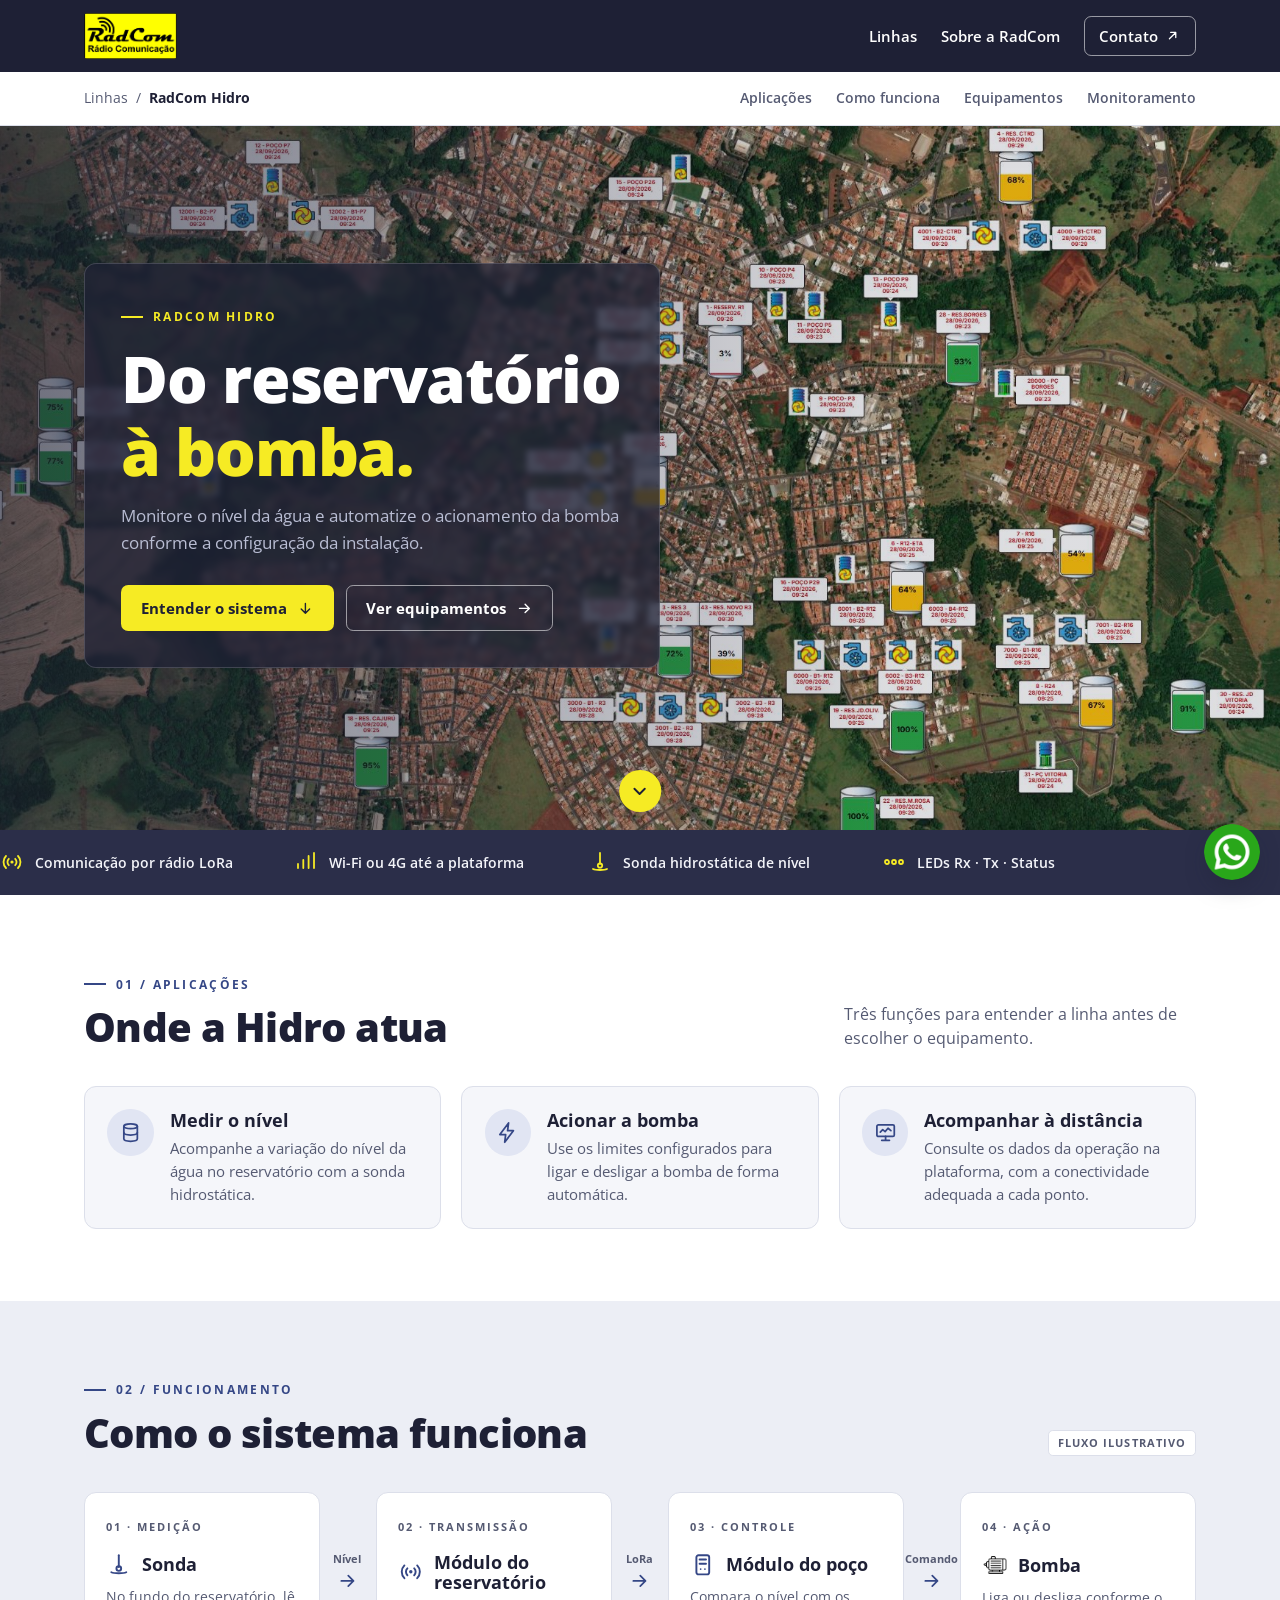
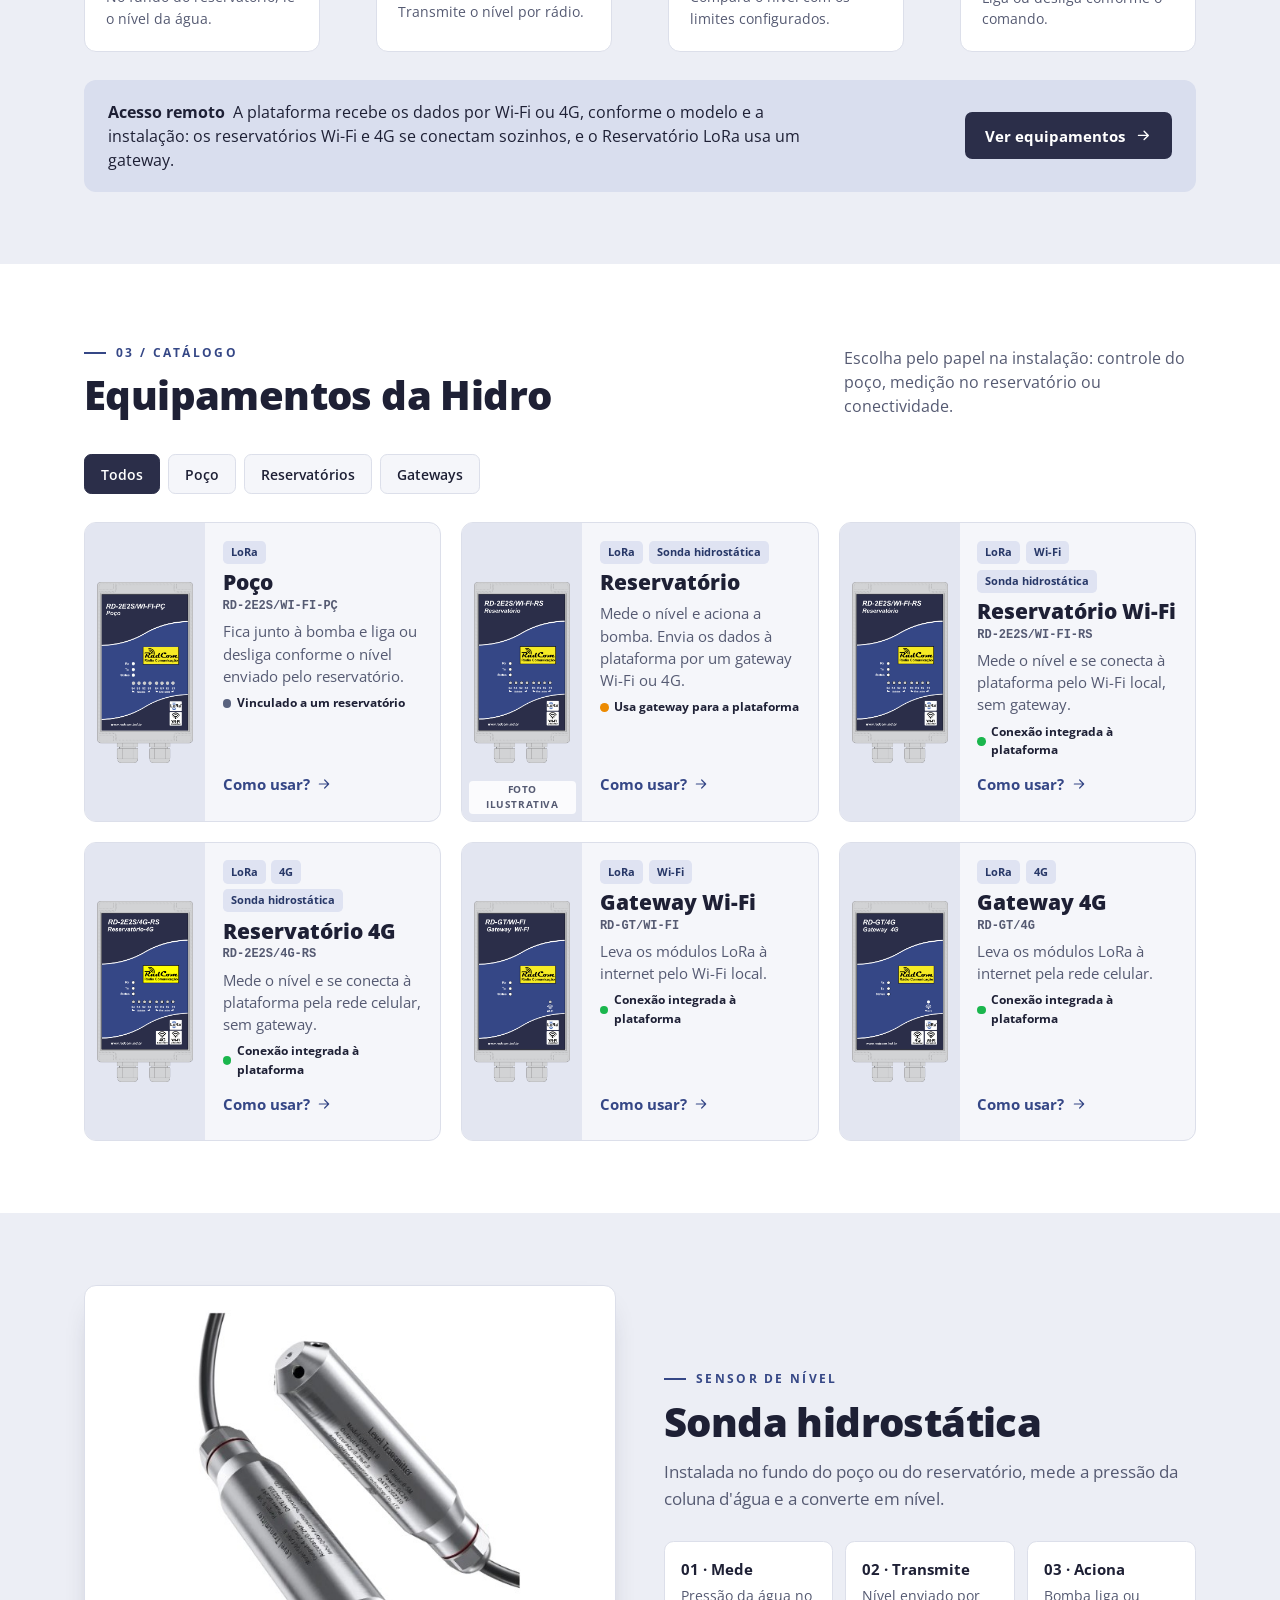
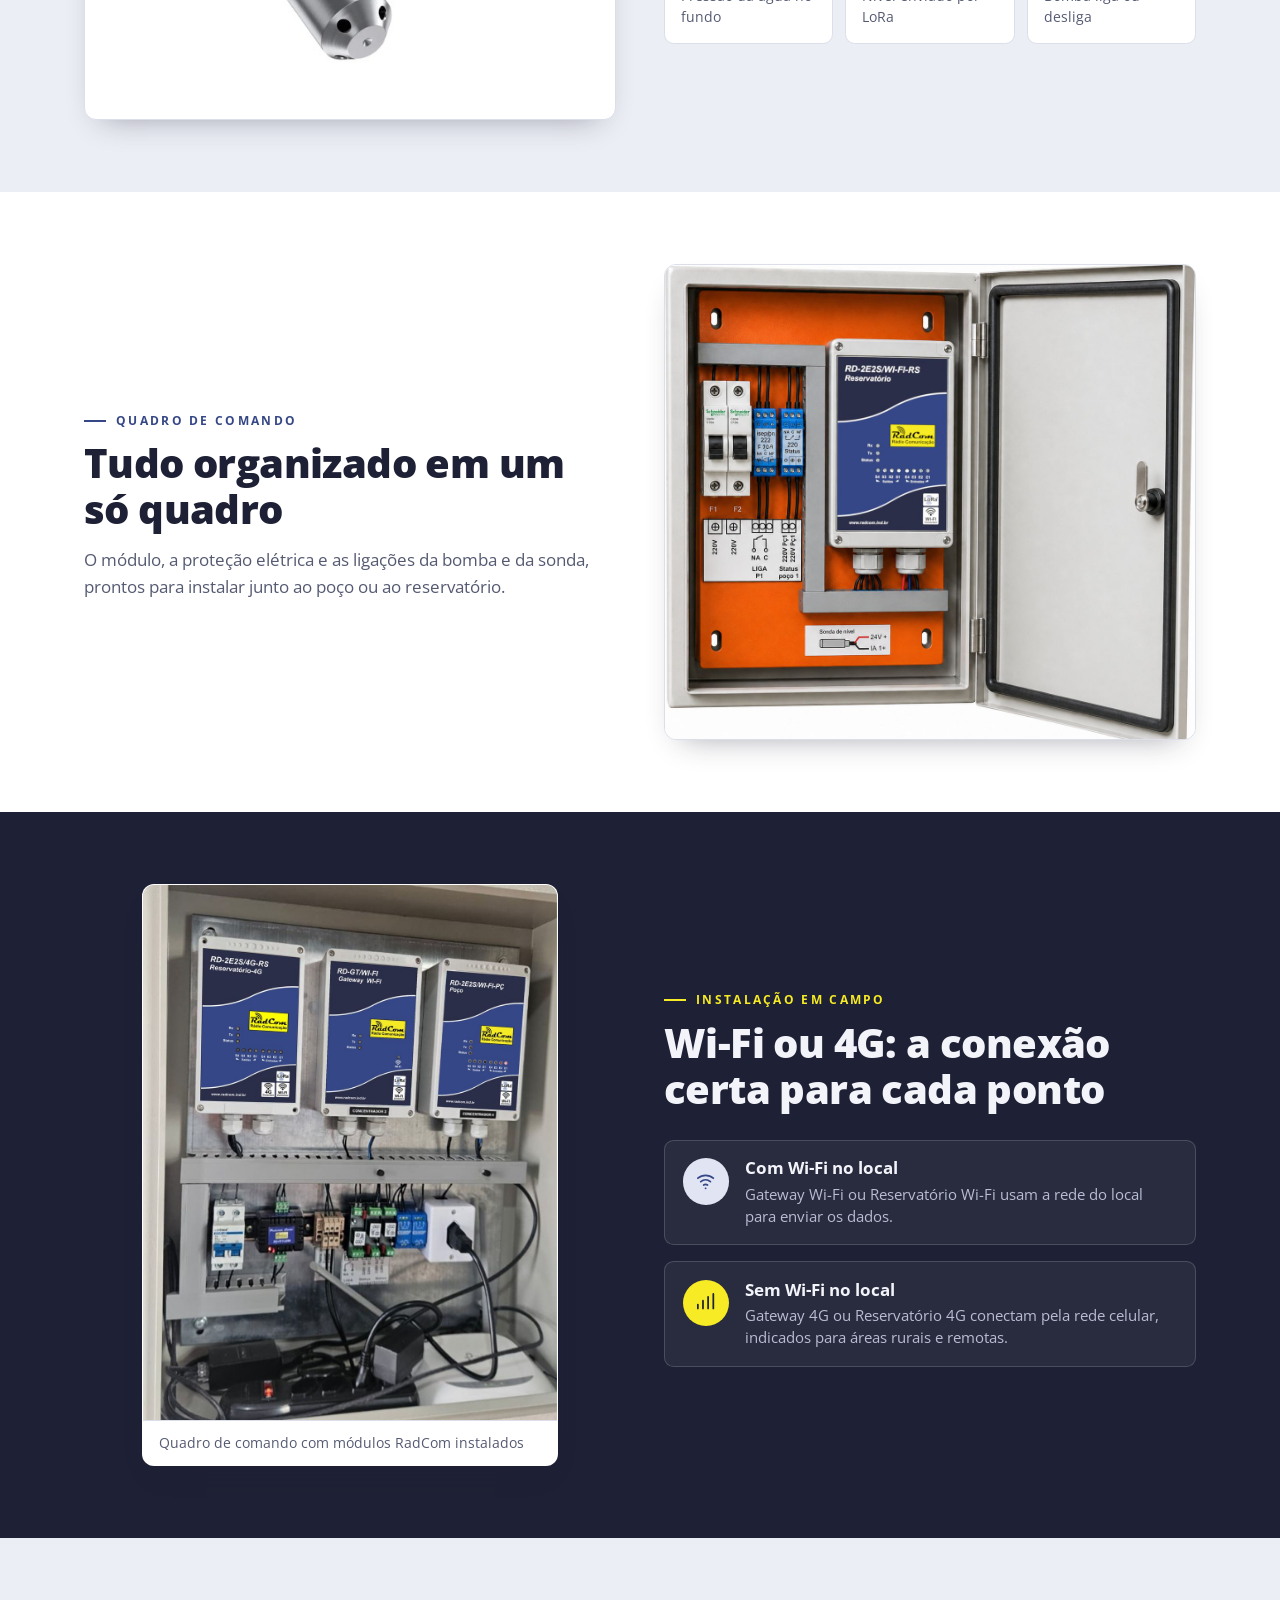
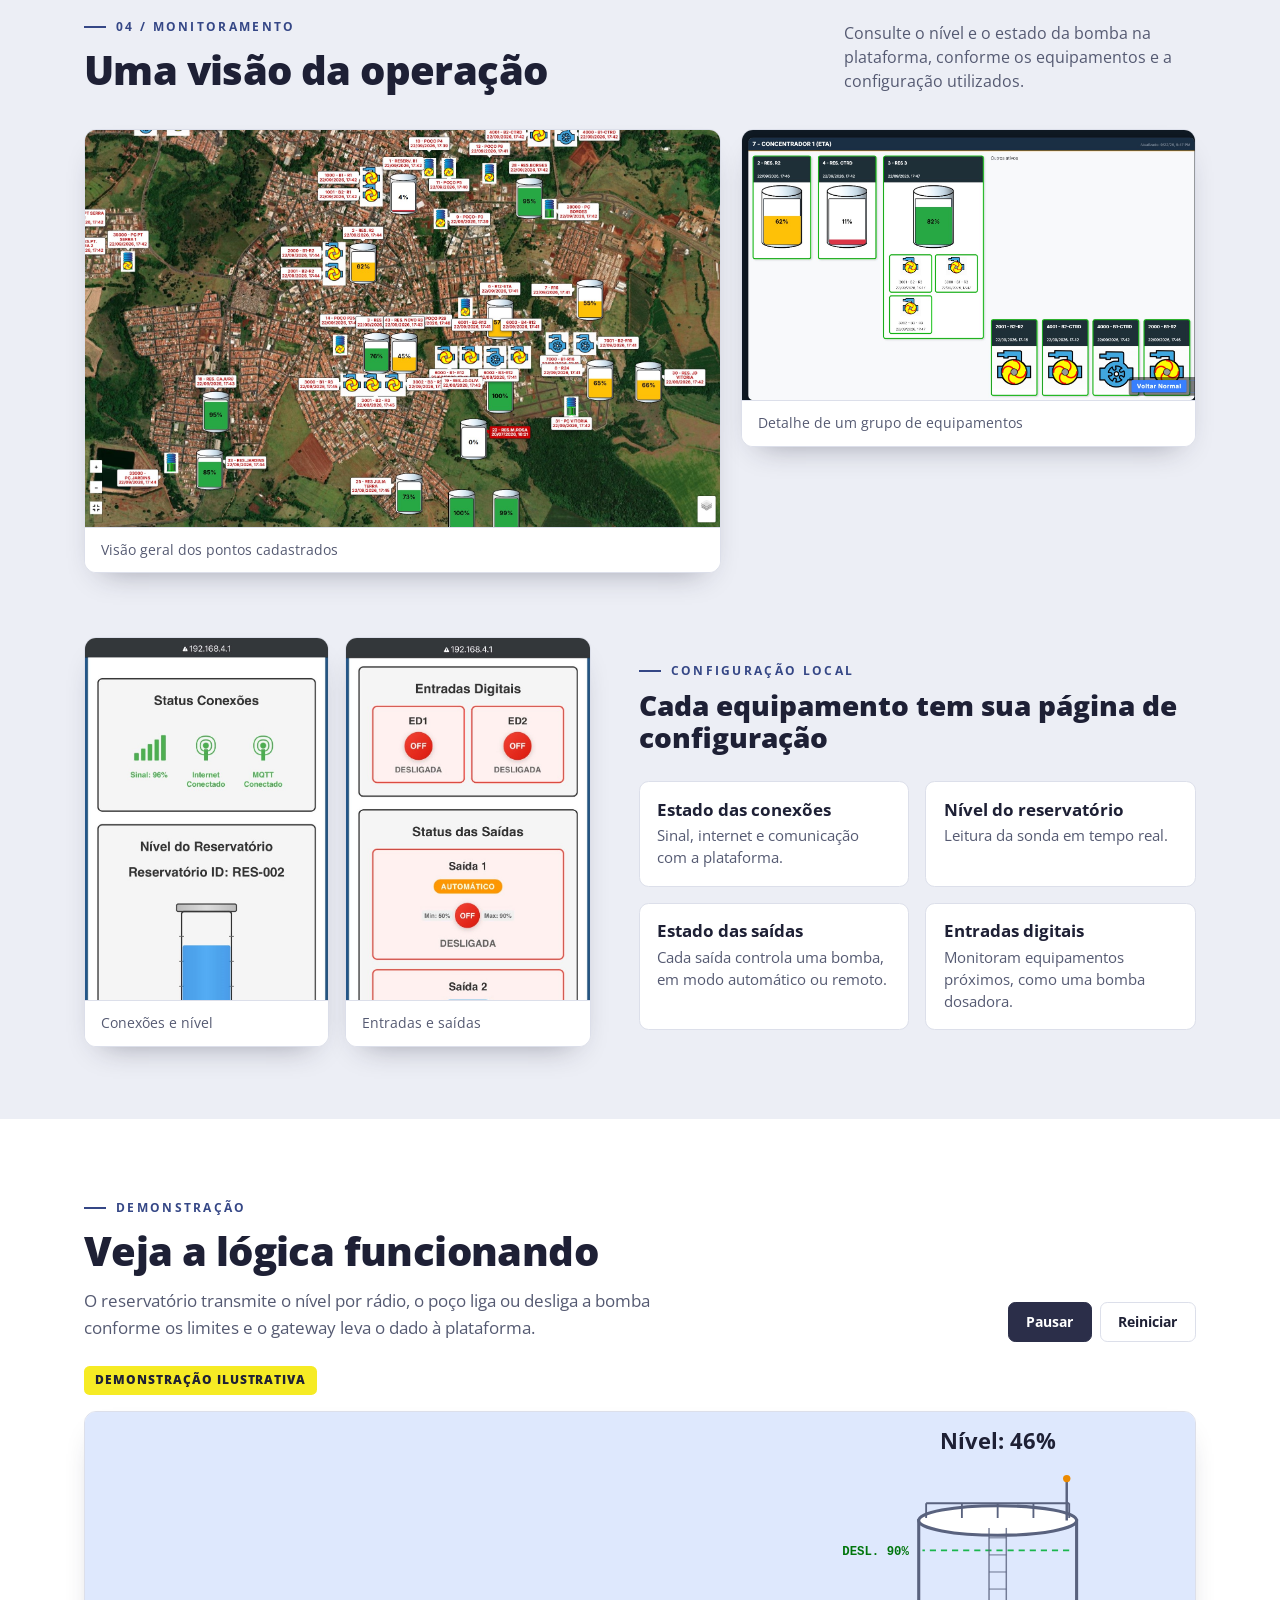
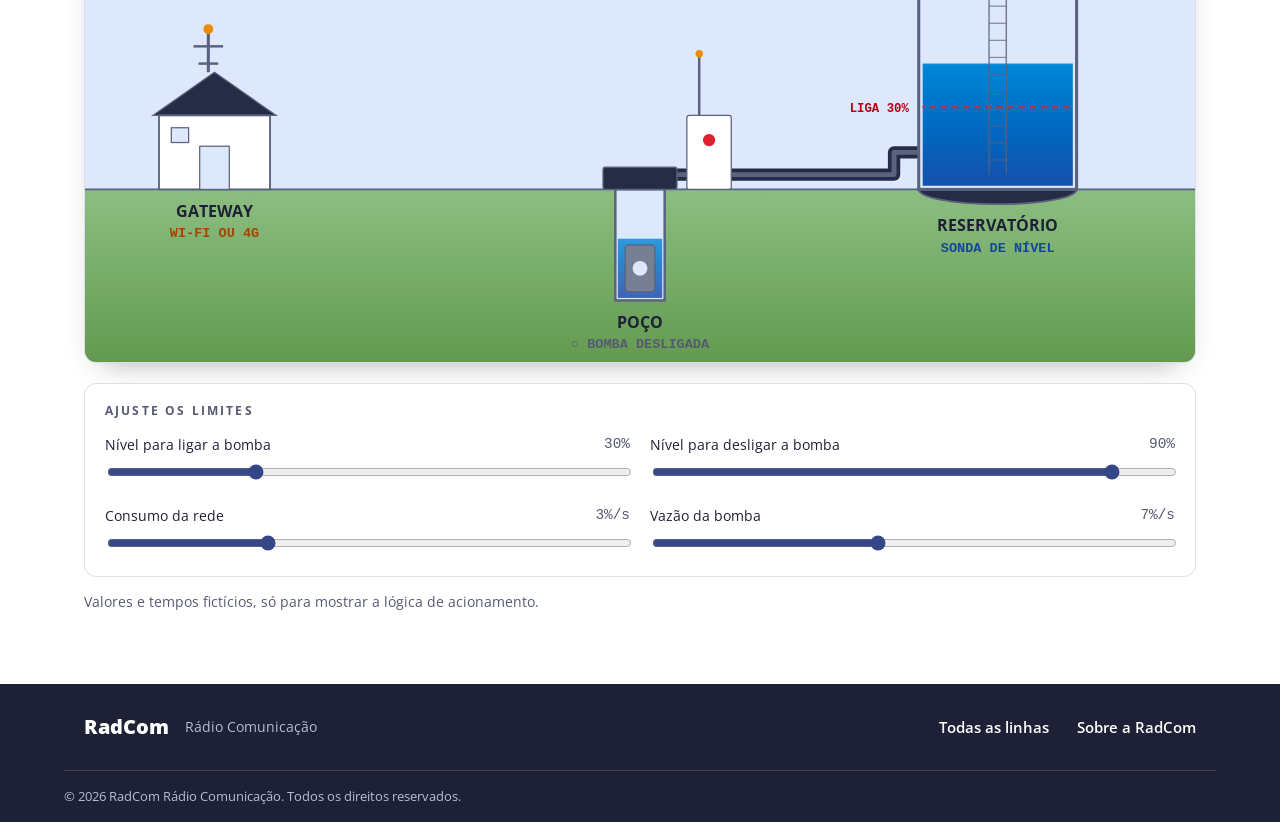
==== hidro/index.html @ 3e5a4e67 "fix: fixex folder pattern" ====
<!DOCTYPE html>
<html lang="pt-BR">

<head>
  <meta charset="utf-8" />
  <meta name="viewport" content="width=device-width, initial-scale=1" />
  <title>RadCom Hidro | Monitoramento e controle de reservatórios</title>
  <meta name="description" content="RadCom Hidro: monitore o nível do reservatório e automatize o acionamento da bomba com módulos de rádio LoRa, Wi-Fi e 4G." />
  <link rel="icon" type="image/png" href="../img_radcom/favicon.png" />
  <link rel="apple-touch-icon" href="../img_radcom/favicon.png" />
  <link rel="preconnect" href="https://fonts.googleapis.com" />
  <link rel="preconnect" href="https://fonts.gstatic.com" crossorigin />
  <link href="https://fonts.googleapis.com/css2?family=Open+Sans:wght@400;600;700;800&display=swap" rel="stylesheet" />
  <link rel="stylesheet" href="../assets/css/style.css" />
</head>

<body data-root="../">
  <a class="skip-link" href="#conteudo">Pular para o conteúdo</a>

  <!-- ============ CABEÇALHO GLOBAL (igual em todas as páginas) ============ -->
  <header class="site-header">
    <div class="wrap header-bar">
      <a class="brand" href="../index.html" aria-label="RadCom Rádio Comunicação, página inicial">
        <img src="../img_radcom/logo.jpeg" alt="RadCom Rádio Comunicação" width="830" height="411" />
      </a>
      <nav class="main-nav" aria-label="Principal">
        <a href="../index.html#linhas">Linhas</a>
        <a href="../index.html#sobre">Sobre a RadCom</a>
        <!-- Botão "Contato": abre o WhatsApp da RadCom.
             >>> ADICIONE O NÚMERO em assets/js/config.js (campo whatsapp) <<< -->
        <a class="nav-contact" href="https://wa.me/" target="_blank" rel="noopener" data-contact-primary>Contato
          <svg viewBox="0 0 24 24" fill="none" stroke="currentColor" stroke-width="2" stroke-linecap="round"
            stroke-linejoin="round" aria-hidden="true">
            <path d="M7 17 17 7M9 7h8v8" />
          </svg>
        </a>
      </nav>
    </div>
  </header>

  <!-- ============ NAVEGAÇÃO LOCAL DA LINHA ============ -->
  <nav class="subnav" aria-label="Seções da RadCom Hidro">
    <div class="wrap subnav-bar">
      <ol class="crumbs">
        <li><a href="../index.html#linhas">Linhas</a></li>
        <li aria-hidden="true">/</li>
        <li><strong aria-current="page">RadCom Hidro</strong></li>
      </ol>
      <ul class="subnav-links">
        <li><a href="#aplicacoes">Aplicações</a></li>
        <li><a href="#como-funciona">Como funciona</a></li>
        <li><a href="#equipamentos">Equipamentos</a></li>
        <li><a href="#monitoramento">Monitoramento</a></li>
      </ul>
    </div>
  </nav>

  <main id="conteudo">

    <!-- ============ 01 · ABERTURA ============ -->
    <section class="pan-hero" aria-labelledby="hidro-title">
      <div class="wrap">
        <div class="hero-panel">
          <p class="kicker on-dark">RadCom Hidro</p>
          <h1 id="hidro-title">Do reservatório <em class="hl">à bomba.</em></h1>
          <p class="lead on-dark">Monitore o nível da água e automatize o acionamento da bomba conforme a configuração
            da instalação.</p>
          <div class="btn-row">
            <a class="btn btn-yellow" href="#como-funciona">Entender o sistema
              <svg viewBox="0 0 24 24" fill="none" stroke="currentColor" stroke-width="2" stroke-linecap="round"
                stroke-linejoin="round" aria-hidden="true">
                <path d="M12 5v14M6 13l6 6 6-6" />
              </svg>
            </a>
            <a class="btn btn-ghost" href="#equipamentos">Ver equipamentos
              <svg viewBox="0 0 24 24" fill="none" stroke="currentColor" stroke-width="2" stroke-linecap="round"
                stroke-linejoin="round" aria-hidden="true">
                <path d="M5 12h14M13 6l6 6-6 6" />
              </svg>
            </a>
          </div>
        </div>
      </div>
      <a class="scroll-hint" href="#aplicacoes" aria-label="Ir para Aplicações">
        <svg viewBox="0 0 24 24" fill="none" stroke="currentColor" stroke-width="2.2" stroke-linecap="round"
          stroke-linejoin="round" aria-hidden="true">
          <path d="M6 9l6 6 6-6" />
        </svg>
      </a>
    </section>

    <!-- faixa de destaques -->
    <div class="strip" >
      <ul class="wrap">
        <li>
          <svg viewBox="0 0 24 24" fill="none" stroke="currentColor" stroke-width="1.8" stroke-linecap="round" aria-hidden="true">
            <circle cx="12" cy="12" r="1.6" fill="currentColor" stroke="none" />
            <path d="M8.8 15.2a4.5 4.5 0 0 1 0-6.4M15.2 15.2a4.5 4.5 0 0 0 0-6.4M6 18a8.5 8.5 0 0 1 0-12M18 18a8.5 8.5 0 0 0 0-12" />
          </svg>
          Comunicação por rádio LoRa
        </li>
        <li>
          <svg viewBox="0 0 24 24" fill="none" stroke="currentColor" stroke-width="1.8" stroke-linecap="round" aria-hidden="true">
            <path d="M4 18v-4M9.3 18v-8M14.6 18V6M20 18V3" />
          </svg>
          Wi-Fi ou 4G até a plataforma
        </li>
        <li>
          <svg viewBox="0 0 24 24" fill="none" stroke="currentColor" stroke-width="1.8" stroke-linecap="round" stroke-linejoin="round" aria-hidden="true">
            <path d="M12 3v11" />
            <circle cx="12" cy="15.5" r="2.2" />
            <path d="M5 19c2.5 1.3 11.5 1.3 14 0" />
          </svg>
          Sonda hidrostática de nível
        </li>
        <li>
          <svg viewBox="0 0 24 24" fill="none" stroke="currentColor" stroke-width="1.8" stroke-linecap="round" aria-hidden="true">
            <circle cx="5" cy="12" r="2" />
            <circle cx="12" cy="12" r="2" />
            <circle cx="19" cy="12" r="2" />
          </svg>
          LEDs Rx · Tx · Status
        </li>
      </ul>
    </div>

    <!-- ============ 02 · APLICAÇÕES ============ -->
    <section id="aplicacoes" class="section section-light" aria-labelledby="aplicacoes-title">
      <div class="wrap">
        <div class="section-head">
          <div>
            <p class="kicker">01 / Aplicações</p>
            <h2 id="aplicacoes-title">Onde a Hidro atua</h2>
          </div>
          <p class="aside">Três funções para entender a linha antes de escolher o equipamento.</p>
        </div>
        <ul class="apps-grid">
          <li class="app-card">
            <span class="icon-badge">
              <svg viewBox="0 0 24 24" fill="none" stroke="currentColor" stroke-width="1.8" stroke-linecap="round" stroke-linejoin="round" aria-hidden="true">
                <ellipse cx="12" cy="5.5" rx="7" ry="2.5" />
                <path d="M5 5.5v13c0 1.4 3.1 2.5 7 2.5s7-1.1 7-2.5v-13" />
                <path d="M5 12c0 1.4 3.1 2.5 7 2.5s7-1.1 7-2.5" />
              </svg>
            </span>
            <div>
              <h3>Medir o nível</h3>
              <p>Acompanhe a variação do nível da água no reservatório com a sonda hidrostática.</p>
            </div>
          </li>
          <li class="app-card">
            <span class="icon-badge">
              <svg viewBox="0 0 24 24" fill="none" stroke="currentColor" stroke-width="1.8" stroke-linecap="round" stroke-linejoin="round" aria-hidden="true">
                <path d="M13 2 4 14h6l-1 8 9-12h-6l1-8Z" />
              </svg>
            </span>
            <div>
              <h3>Acionar a bomba</h3>
              <p>Use os limites configurados para ligar e desligar a bomba de forma automática.</p>
            </div>
          </li>
          <li class="app-card">
            <span class="icon-badge">
              <svg viewBox="0 0 24 24" fill="none" stroke="currentColor" stroke-width="1.8" stroke-linecap="round" stroke-linejoin="round" aria-hidden="true">
                <rect x="3" y="4" width="18" height="12" rx="1.5" />
                <path d="M8 20h8M12 16v4" />
                <path d="M6.5 11.5 9 9l2.5 2 3-3.5 3 2.5" />
              </svg>
            </span>
            <div>
              <h3>Acompanhar à distância</h3>
              <p>Consulte os dados da operação na plataforma, com a conectividade adequada a cada ponto.</p>
            </div>
          </li>
        </ul>
      </div>
    </section>

    <!-- ============ 03 · COMO FUNCIONA ============ -->
    <section id="como-funciona" class="section section-muted" aria-labelledby="funciona-title">
      <div class="wrap">
        <div class="section-head">
          <div>
            <p class="kicker">02 / Funcionamento</p>
            <h2 id="funciona-title">Como o sistema funciona</h2>
          </div>
          <span class="tag">Fluxo ilustrativo</span>
        </div>
        <ol class="flow-steps">
          <li class="flow-step">
            <span class="step-num">01 · MEDIÇÃO</span>
            <h3>
              <svg viewBox="0 0 24 24" fill="none" stroke="currentColor" stroke-width="1.8" stroke-linecap="round" stroke-linejoin="round" aria-hidden="true">
                <path d="M12 3v11" />
                <circle cx="12" cy="15.5" r="2.2" />
                <path d="M5 19c2.5 1.3 11.5 1.3 14 0" />
              </svg>
              Sonda
            </h3>
            <p>No fundo do reservatório, lê o nível da água.</p>
            <span class="step-link" aria-hidden="true"><small>Nível</small>
              <svg viewBox="0 0 24 24" fill="none" stroke="currentColor" stroke-width="2" stroke-linecap="round" stroke-linejoin="round"><path d="M5 12h14M13 6l6 6-6 6" /></svg>
            </span>
          </li>
          <li class="flow-step">
            <span class="step-num">02 · TRANSMISSÃO</span>
            <h3>
              <svg viewBox="0 0 24 24" fill="none" stroke="currentColor" stroke-width="1.8" stroke-linecap="round" aria-hidden="true">
                <circle cx="12" cy="12" r="1.6" fill="currentColor" stroke="none" />
                <path d="M8.8 15.2a4.5 4.5 0 0 1 0-6.4M15.2 15.2a4.5 4.5 0 0 0 0-6.4M6 18a8.5 8.5 0 0 1 0-12M18 18a8.5 8.5 0 0 0 0-12" />
              </svg>
              Módulo do reservatório
            </h3>
            <p>Transmite o nível por rádio.</p>
            <span class="step-link" aria-hidden="true"><small>LoRa</small>
              <svg viewBox="0 0 24 24" fill="none" stroke="currentColor" stroke-width="2" stroke-linecap="round" stroke-linejoin="round"><path d="M5 12h14M13 6l6 6-6 6" /></svg>
            </span>
          </li>
          <li class="flow-step">
            <span class="step-num">03 · CONTROLE</span>
            <h3>
              <svg viewBox="0 0 24 24" fill="none" stroke="currentColor" stroke-width="1.8" stroke-linecap="round" stroke-linejoin="round" aria-hidden="true">
                <rect x="6" y="3" width="12" height="18" rx="2" />
                <path d="M9 7h6M9 11h6" />
                <circle cx="10" cy="16" r=".8" fill="currentColor" stroke="none" />
                <circle cx="14" cy="16" r=".8" fill="currentColor" stroke="none" />
              </svg>
              Módulo do poço
            </h3>
            <p>Compara o nível com os limites configurados.</p>
            <span class="step-link" aria-hidden="true"><small>Comando</small>
              <svg viewBox="0 0 24 24" fill="none" stroke="currentColor" stroke-width="2" stroke-linecap="round" stroke-linejoin="round"><path d="M5 12h14M13 6l6 6-6 6" /></svg>
            </span>
          </li>
          <li class="flow-step">
            <span class="step-num">04 · AÇÃO</span>
            <h3>
              <img src="../img_radcom/electric-motor.png" alt="" width="26" height="26" />
              Bomba
            </h3>
            <p>Liga ou desliga conforme o comando.</p>
          </li>
        </ol>
        <div class="remote-note">
          <p><strong>Acesso remoto</strong>A plataforma recebe os dados por Wi-Fi ou 4G, conforme o modelo e a
            instalação: os reservatórios Wi-Fi e 4G se conectam sozinhos, e o Reservatório LoRa usa um gateway.</p>
          <a class="btn btn-dark" href="#equipamentos">Ver equipamentos
            <svg viewBox="0 0 24 24" fill="none" stroke="currentColor" stroke-width="2" stroke-linecap="round" stroke-linejoin="round" aria-hidden="true"><path d="M5 12h14M13 6l6 6-6 6" /></svg>
          </a>
        </div>
      </div>
    </section>

    <!-- ============ 04 · VITRINE ============
         Os cartões e os detalhes vêm de assets/js/data.js (RADCOM_PRODUTOS). -->
    <section id="equipamentos" class="section section-light" aria-labelledby="equipamentos-title">
      <div class="wrap">
        <div class="section-head">
          <div>
            <p class="kicker">03 / Catálogo</p>
            <h2 id="equipamentos-title">Equipamentos da Hidro</h2>
          </div>
          <p class="aside">Escolha pelo papel na instalação: controle do poço, medição no reservatório ou conectividade.</p>
        </div>
        <div class="filters" id="filters" role="group" aria-label="Filtrar equipamentos por função">
          <button class="filter-btn" type="button" data-filter="todos" aria-pressed="true">Todos</button>
          <button class="filter-btn" type="button" data-filter="poco" aria-pressed="false">Poço</button>
          <button class="filter-btn" type="button" data-filter="reservatorio" aria-pressed="false">Reservatórios</button>
          <button class="filter-btn" type="button" data-filter="gateway" aria-pressed="false">Gateways</button>
        </div>
        <p class="sr-only" id="filter-status" aria-live="polite"></p>
        <ul class="products-grid" id="products-list"></ul>
        <noscript><p class="empty-msg">Ative o JavaScript para ver a vitrine de equipamentos.</p></noscript>
      </div>
    </section>

    <!-- ============ 05 · APROFUNDAMENTO ============ -->
    <section id="sonda" class="section section-muted" aria-labelledby="sonda-title">
      <div class="wrap split">
        <figure class="photo-frame contain">
          <img src="../img_radcom/sonda_hidrostatica.jpg" alt="Sonda hidrostática de nível" width="447" height="489" loading="lazy" />
        </figure>
        <div>
          <div class="section-head">
            <div>
              <p class="kicker">Sensor de nível</p>
              <h2 id="sonda-title">Sonda hidrostática</h2>
              <p class="lead">Instalada no fundo do poço ou do reservatório, mede a pressão da coluna d'água e a converte
                em nível.</p>
            </div>
          </div>
          <ol class="steps-list">
            <li><strong>01 · Mede</strong>Pressão da água no fundo</li>
            <li><strong>02 · Transmite</strong>Nível enviado por LoRa</li>
            <li><strong>03 · Aciona</strong>Bomba liga ou desliga</li>
          </ol>
        </div>
      </div>
    </section>

    <section id="quadro" class="section section-light" aria-labelledby="quadro-title">
      <div class="wrap split reverse">
        <figure class="photo-frame">
          <img src="../img_radcom/painel2.jpg"
            alt="Quadro de comando aberto com módulo RadCom Reservatório, disjuntores, relés e borne da sonda de nível"
            width="1200" height="1072" loading="lazy" />
        </figure>
        <div class="section-head">
          <div>
            <p class="kicker">Quadro de comando</p>
            <h2 id="quadro-title">Tudo organizado em um só quadro</h2>
            <p class="lead">O módulo, a proteção elétrica e as ligações da bomba e da sonda, prontos para instalar junto
              ao poço ou ao reservatório.</p>
          </div>
        </div>
      </div>
    </section>

    <section id="instalacao" class="section section-dark" aria-labelledby="instalacao-title">
      <div class="wrap split">
        <figure class="photo-frame install-photo">
          <img src="../img_radcom/instalacao.jpg" alt="Quadro de comando real com módulos RadCom instalados lado a lado"
            width="1000" height="1292" loading="lazy" />
          <figcaption>Quadro de comando com módulos RadCom instalados</figcaption>
        </figure>
        <div>
          <div class="section-head">
            <div>
              <p class="kicker on-dark">Instalação em campo</p>
              <h2 id="instalacao-title">Wi-Fi ou 4G: a conexão certa para cada ponto</h2>
            </div>
          </div>
          <ul class="tile-list">
            <li class="tile">
              <span class="icon-badge">
                <svg viewBox="0 0 24 24" fill="none" stroke="currentColor" stroke-width="1.8" stroke-linecap="round" aria-hidden="true">
                  <path d="M4 8.5a12 12 0 0 1 16 0M7 12a8 8 0 0 1 10 0M10 15.5a4 4 0 0 1 4 0" />
                  <circle cx="12" cy="19" r="1" fill="currentColor" stroke="none" />
                </svg>
              </span>
              <div>
                <h3>Com Wi-Fi no local</h3>
                <p>Gateway Wi-Fi ou Reservatório Wi-Fi usam a rede do local para enviar os dados.</p>
              </div>
            </li>
            <li class="tile">
              <span class="icon-badge yellow">
                <svg viewBox="0 0 24 24" fill="none" stroke="currentColor" stroke-width="1.8" stroke-linecap="round" aria-hidden="true">
                  <path d="M4 18v-4M9.3 18v-8M14.6 18V6M20 18V3" />
                </svg>
              </span>
              <div>
                <h3>Sem Wi-Fi no local</h3>
                <p>Gateway 4G ou Reservatório 4G conectam pela rede celular, indicados para áreas rurais e remotas.</p>
              </div>
            </li>
          </ul>
        </div>
      </div>
    </section>

    <!-- ============ MONITORAMENTO ============ -->
    <section id="monitoramento" class="section section-muted" aria-labelledby="monitoramento-title">
      <div class="wrap">
        <div class="section-head">
          <div>
            <p class="kicker">04 / Monitoramento</p>
            <h2 id="monitoramento-title">Uma visão da operação</h2>
          </div>
          <p class="aside">Consulte o nível e o estado da bomba na plataforma, conforme os equipamentos e a configuração
            utilizados.</p>
        </div>
        <div class="platform-shots">
          <figure class="photo-frame">
            <img src="../img_radcom/plataforma.jpg" alt="Visão geral da plataforma, com poços e reservatórios no mapa"
              width="1919" height="1200" loading="lazy" />
            <figcaption>Visão geral dos pontos cadastrados</figcaption>
          </figure>
          <figure class="photo-frame">
            <img src="../img_radcom/plataforma2.jpg" alt="Detalhe de um grupo na plataforma, com reservatórios e bombas"
              width="1649" height="985" loading="lazy" />
            <figcaption>Detalhe de um grupo de equipamentos</figcaption>
          </figure>
        </div>

        <div class="config-grid">
          <div class="shots-pair">
            <figure class="photo-frame">
              <img src="../img_radcom/web1.jpeg" alt="Página de configuração local: estado das conexões e nível do reservatório"
                width="739" height="1531" loading="lazy" />
              <figcaption>Conexões e nível</figcaption>
            </figure>
            <figure class="photo-frame">
              <img src="../img_radcom/web2.jpeg" alt="Página de configuração local: entradas digitais e estado das saídas"
                width="739" height="1533" loading="lazy" />
              <figcaption>Entradas e saídas</figcaption>
            </figure>
          </div>
          <div>
            <p class="kicker">Configuração local</p>
            <h3 class="sub-head">Cada equipamento tem sua página de configuração</h3>
            <ul class="tile-list">
              <li class="tile">
                <div>
                  <h3>Estado das conexões</h3>
                  <p>Sinal, internet e comunicação com a plataforma.</p>
                </div>
              </li>
              <li class="tile">
                <div>
                  <h3>Nível do reservatório</h3>
                  <p>Leitura da sonda em tempo real.</p>
                </div>
              </li>
              <li class="tile">
                <div>
                  <h3>Estado das saídas</h3>
                  <p>Cada saída controla uma bomba, em modo automático ou remoto.</p>
                </div>
              </li>
              <li class="tile">
                <div>
                  <h3>Entradas digitais</h3>
                  <p>Monitoram equipamentos próximos, como uma bomba dosadora.</p>
                </div>
              </li>
            </ul>
          </div>
        </div>
      </div>
    </section>

    <!-- ============ DEMONSTRAÇÃO (opcional, ilustrativa) ============ -->
    <section id="demonstracao" class="section section-light" aria-labelledby="demo-title">
      <div class="wrap">
        <div class="sim-head">
          <div class="section-head">
            <div>
              <p class="kicker">Demonstração</p>
              <h2 id="demo-title">Veja a lógica funcionando</h2>
              <p class="lead">O reservatório transmite o nível por rádio, o poço liga ou desliga a bomba conforme os limites
                e o gateway leva o dado à plataforma.</p>
            </div>
          </div>
          <div class="sim-buttons">
            <button id="toggle" class="sim-primary" type="button">Pausar</button>
            <button id="reset" type="button">Reiniciar</button>
          </div>
        </div>

        <p class="demo-flag">Demonstração ilustrativa</p>

        <p class="rotate-hint">
          <svg viewBox="0 0 24 24" fill="none" stroke="currentColor" stroke-width="1.8" stroke-linecap="round"
            stroke-linejoin="round" aria-hidden="true">
            <rect x="3" y="7" width="18" height="11" rx="2" />
            <path d="M8 3.5a6 6 0 0 1 8 0" />
            <path d="m15 2 1 1.5-1.6.9" />
          </svg>
          Para uma melhor visualização, deite o seu dispositivo.
        </p>

        <div class="panel diagram">
          <svg id="svg" viewBox="0 0 900 446" role="img"
            aria-label="Diagrama animado: gateway, poço com bomba e reservatório trocando mensagens de nível por rádio"></svg>
        </div>

        <div class="panel config">
          <h3>Ajuste os limites</h3>
          <div class="cfg-grid">
            <label>
              <span class="row"><span>Nível para ligar a bomba</span><span class="val"><span id="v-liga">30</span>%</span></span>
              <input id="liga" type="range" min="5" max="95" value="30" />
            </label>
            <label>
              <span class="row"><span>Nível para desligar a bomba</span><span class="val"><span id="v-desliga">90</span>%</span></span>
              <input id="desliga" type="range" min="10" max="100" value="90" />
            </label>
            <label>
              <span class="row"><span>Consumo da rede</span><span class="val"><span id="v-consumo">3</span>%/s</span></span>
              <input id="consumo" type="range" min="0" max="10" value="3" />
            </label>
            <label>
              <span class="row"><span>Vazão da bomba</span><span class="val"><span id="v-vazao">7</span>%/s</span></span>
              <input id="vazao" type="range" min="1" max="15" value="7" />
            </label>
          </div>
        </div>
        <p class="sim-note">Valores e tempos fictícios, só para mostrar a lógica de acionamento.</p>
      </div>
    </section>

    <!-- ============ CHAMADA FINAL ============
         Aparece sozinha quando o contato for preenchido em assets/js/config.js -->
    <section id="contato" class="cta-band" data-contact-slot hidden aria-labelledby="cta-title">
      <div class="wrap">
        <h2 id="cta-title">Converse com a RadCom sobre sua aplicação.</h2>
        <div class="contact-actions" data-contact-list></div>
      </div>
    </section>

  </main>

  <!-- ============ RODAPÉ GLOBAL ============ -->
  <footer class="site-footer">
    <div class="wrap footer-bar">
      <div class="footer-brand"><strong>RadCom</strong><span>Rádio Comunicação</span></div>
      <nav class="footer-nav" aria-label="Rodapé">
        <a href="../index.html#linhas">Todas as linhas</a>
        <a href="../index.html#sobre">Sobre a RadCom</a>
      </nav>
    </div>
    <div class="wrap footer-copy">© <span data-year>2026</span> RadCom Rádio Comunicação. Todos os direitos reservados.</div>
  </footer>

  <!-- Botão flutuante do WhatsApp.
       >>> ADICIONE O NÚMERO em assets/js/config.js (campo whatsapp) <<< -->
  <a class="whatsapp-float" href="https://wa.me/" target="_blank" rel="noopener" data-whatsapp
    aria-label="Conversar com a RadCom pelo WhatsApp">
    <img src="../img_radcom/whatsapp.png" alt="" width="512" height="512" />
  </a>

  <!-- Detalhe "Como usar?" (preenchido por assets/js/site.js) -->
  <dialog class="product-dialog" id="product-dialog" aria-labelledby="dialog-title">
    <button class="dialog-close" type="button" aria-label="Fechar detalhe">
      <svg viewBox="0 0 24 24" fill="none" stroke="currentColor" stroke-width="2" stroke-linecap="round" aria-hidden="true">
        <path d="M6 6l12 12M18 6 6 18" />
      </svg>
    </button>
    <div id="dialog-content"></div>
  </dialog>

  <script src="../assets/js/config.js"></script>
  <script src="../assets/js/data.js"></script>
  <script src="../assets/js/site.js"></script>
  <script src="../assets/js/simulacao.js"></script>
</body>

</html>
---- assets/css/style.css ----
/* =====================================================================
   RADCOM — estilos compartilhados (Início + linhas)
   Cores tiradas do adesivo dos equipamentos.
   ===================================================================== */
:root {
  /* identidade (adesivo do equipamento) */
  --navy: #2b2e49;
  --navy-deep: #1e2035;
  --blue: #354786;
  --blue-deep: #283868;
  --yellow: #f6eb24;
  --yellow-deep: #d9cd0c;
  --gray: #d2d3d5;

  /* superfícies e texto */
  --bg: #f5f6fa;
  --surface: #ffffff;
  --surface-muted: #eceef5;
  --surface-tint: #fbf9d8;
  --fg: #1e2035;
  --fg-muted: #555a72;
  --on-dark: #f3f4f9;
  --on-dark-muted: #b9bdd3;
  --border: #dcdfea;
  --border-dark: rgba(255, 255, 255, .16);

  /* simulação (mesmos nomes do projeto Jóia) */
  --foreground: var(--fg);
  --card: #ffffff;
  --primary: var(--blue);
  --primary-foreground: #ffffff;
  --muted-foreground: var(--fg-muted);
  --destructive: oklch(0.58 0.22 25);
  --destructive-deep: oklch(0.46 0.21 24);
  --water: oklch(0.6 0.16 245);
  --water-deep: oklch(0.42 0.16 262);
  --signal: oklch(0.72 0.18 68);
  --signal-deep: oklch(0.5 0.18 68);
  --pump-on: oklch(0.68 0.19 148);
  --pump-on-deep: oklch(0.48 0.18 148);
  --pump-off: oklch(0.6 0.03 265);
  --ground: oklch(0.75 0.1 140);
  --ground-deep: oklch(0.63 0.12 138);
  --steel: oklch(0.5 0.045 270);
  --steel-dark: oklch(0.3 0.045 272);
  --sky: oklch(0.93 0.03 265);

  --font-sans: "Open Sans", ui-sans-serif, system-ui, sans-serif;
  --font-mono: ui-monospace, "SFMono-Regular", Consolas, monospace;
  --radius: .75rem;
  --shadow: 0 14px 30px -18px rgba(30, 32, 53, .45);
  --header-h: 72px;
}

* { box-sizing: border-box; }
html { scroll-behavior: smooth; }
@media (prefers-reduced-motion: reduce) {
  html { scroll-behavior: auto; }
  *, *::before, *::after { animation-duration: .001ms !important; animation-iteration-count: 1 !important; transition: none !important; }
}
body {
  margin: 0;
  background: var(--bg);
  color: var(--fg);
  font-family: var(--font-sans);
  line-height: 1.5;
  -webkit-font-smoothing: antialiased;
}
img { max-width: 100%; height: auto; display: block; }
a { color: inherit; }
h1, h2, h3, h4 { line-height: 1.15; margin: 0; }
[hidden] { display: none !important; }
.sr-only { position: absolute; width: 1px; height: 1px; padding: 0; margin: -1px; overflow: hidden; clip: rect(0 0 0 0); white-space: nowrap; border: 0; }

:focus-visible { outline: 3px solid var(--yellow); outline-offset: 2px; }
.on-light :focus-visible, .section :focus-visible { outline-color: var(--blue); }

.skip-link {
  position: absolute; left: 1rem; top: -4rem; z-index: 100;
  background: var(--yellow); color: var(--navy-deep);
  padding: .6rem 1rem; border-radius: .4rem; font-weight: 700; text-decoration: none;
}
.skip-link:focus { top: 1rem; }

.wrap { max-width: 72rem; margin: 0 auto; padding: 0 1.25rem; }
@media (max-width: 480px) { .wrap { padding: 0 1rem; } }

/* ---------- tipografia utilitária ---------- */
.kicker {
  display: inline-flex; align-items: center; gap: .6rem;
  font-size: .72rem; font-weight: 700; text-transform: uppercase; letter-spacing: .2em;
  color: var(--blue); margin: 0;
}
.kicker::before { content: ""; width: 1.4rem; height: 2px; background: currentColor; }
.kicker.on-dark { color: var(--yellow); }
.lead { margin: .9rem 0 0; max-width: 40rem; font-size: 1.05rem; line-height: 1.6; color: var(--fg-muted); }
.lead.on-dark { color: var(--on-dark-muted); }
.hl { color: var(--yellow); font-style: normal; }

.section { padding: 4.5rem 0; }
.section-light { background: var(--surface); }
.section-muted { background: var(--surface-muted); }
.section-dark { background: var(--navy-deep); color: var(--on-dark); }
.section-dark .lead { color: var(--on-dark-muted); }
section[id] { scroll-margin-top: calc(var(--header-h) + 56px); }

.section-head { display: flex; flex-wrap: wrap; align-items: flex-end; justify-content: space-between; gap: 1rem 2rem; margin-bottom: 2.25rem; }
.section-head > div { max-width: 40rem; }
.section-head h2 { font-size: clamp(1.7rem, 1.2rem + 2vw, 2.5rem); font-weight: 800; letter-spacing: -.015em; margin-top: .7rem; }
.section-head .aside { max-width: 22rem; color: var(--fg-muted); margin: 0; }
.section-dark .section-head .aside { color: var(--on-dark-muted); }
.section-head.center { flex-direction: column; align-items: center; text-align: center; }
.section-head.center .lead { margin-left: auto; margin-right: auto; }

/* ---------- botões ---------- */
.btn {
  display: inline-flex; align-items: center; justify-content: center; gap: .6rem;
  min-height: 2.9rem; padding: .7rem 1.2rem; border-radius: .45rem;
  font: 700 .95rem var(--font-sans); text-decoration: none; cursor: pointer;
  border: 1.5px solid transparent; transition: background .15s, border-color .15s, transform .15s;
}
.btn svg { width: 1.05rem; height: 1.05rem; flex: none; }
.btn:hover { transform: translateY(-1px); }
.btn-yellow { background: var(--yellow); color: var(--navy-deep); }
.btn-yellow:hover { background: #fff35a; }
.btn-dark { background: var(--navy); color: #fff; }
.btn-dark:hover { background: var(--blue); }
.btn-ghost { background: transparent; color: #fff; border-color: rgba(255, 255, 255, .55); }
.btn-ghost:hover { border-color: #fff; background: rgba(255, 255, 255, .08); }
.btn-ghost-dark { background: transparent; color: var(--navy); border-color: var(--navy); }
.btn-ghost-dark:hover { background: rgba(43, 46, 73, .07); }
.mini-link .arrow { display: inline-flex; }
.mini-link .arrow svg { width: 1.1rem; height: 1.1rem; }
.btn-row { display: flex; flex-wrap: wrap; gap: .75rem; margin-top: 2rem; }

/* ---------- cabeçalho global ---------- */
.site-header { position: sticky; top: 0; z-index: 50; background: var(--navy-deep); color: #fff; box-shadow: 0 1px 0 var(--border-dark); }
.header-bar { display: flex; align-items: center; justify-content: space-between; gap: 1rem; min-height: var(--header-h); }
.brand { display: inline-flex; flex: none; border-radius: .25rem; }
.brand img { height: 46px; width: auto; border-radius: .2rem; }
.main-nav { display: flex; align-items: center; gap: .25rem 1.5rem; flex-wrap: wrap; justify-content: flex-end; }
.main-nav a { font-weight: 600; font-size: .95rem; text-decoration: none; padding: .4rem 0; }
.main-nav a:hover { color: var(--yellow); }
.main-nav a[aria-current="page"] { color: var(--yellow); }
.main-nav .nav-contact { border: 1.5px solid rgba(255, 255, 255, .55); border-radius: .45rem; padding: .45rem .9rem; }
.main-nav .nav-contact:hover { border-color: var(--yellow); }
@media (max-width: 560px) {
  :root { --header-h: 64px; }
  .brand img { height: 38px; }
  .main-nav { gap: .2rem 1rem; }
  .main-nav a { font-size: .85rem; }
  .main-nav .nav-contact { padding: .3rem .6rem; }
}

/* ---------- navegação local (linhas) ---------- */
.subnav { position: sticky; top: var(--header-h); z-index: 40; background: var(--surface); border-bottom: 1px solid var(--border); }
.subnav-bar { display: flex; align-items: center; justify-content: space-between; gap: 1rem; min-height: 52px; }
.crumbs { display: flex; align-items: center; gap: .5rem; font-size: .9rem; color: var(--fg-muted); white-space: nowrap; margin: 0; padding: 0; list-style: none; }
.crumbs a { text-decoration: none; }
.crumbs a:hover { color: var(--blue); text-decoration: underline; }
.crumbs strong { color: var(--fg); }
.subnav-links { display: flex; gap: 1.5rem; overflow-x: auto; scrollbar-width: none; margin: 0; padding: 0; list-style: none; }
.subnav-links::-webkit-scrollbar { display: none; }
.subnav-links a {
  display: block; padding: .95rem 0 .8rem; font-size: .9rem; font-weight: 600; color: var(--fg-muted);
  text-decoration: none; border-bottom: 3px solid transparent; white-space: nowrap;
}
.subnav-links a:hover { color: var(--fg); }
.subnav-links a.active { color: var(--fg); border-bottom-color: var(--yellow); }
@media (max-width: 760px) {
  .subnav-bar { flex-direction: column; align-items: stretch; gap: 0; min-height: 0; }
  .crumbs { padding-top: .55rem; font-size: .8rem; }
  .subnav-links { gap: 1.25rem; }
  .subnav-links a { padding: .55rem 0 .5rem; }
  section[id] { scroll-margin-top: calc(var(--header-h) + 84px); }
}

/* ---------- início: abertura ---------- */
.home-hero { position: relative; overflow: hidden; background: linear-gradient(110deg, var(--navy-deep) 45%, var(--blue-deep)); color: #fff; }
.home-hero::after {
  content: ""; position: absolute; inset: 0 0 0 50%; pointer-events: none; opacity: .35;
  background-image: linear-gradient(rgba(255,255,255,.12) 1px, transparent 1px), linear-gradient(90deg, rgba(255,255,255,.12) 1px, transparent 1px);
  background-size: 32px 32px;
  mask-image: linear-gradient(90deg, transparent, #000 40%);
}
.home-hero .wrap { position: relative; z-index: 1; display: grid; grid-template-columns: 1.1fr 1fr; gap: 2rem; align-items: center; padding-top: 4.5rem; padding-bottom: 4.5rem; }
.home-hero h1 { font-size: clamp(2.2rem, 1.4rem + 3.6vw, 3.9rem); font-weight: 800; letter-spacing: -.02em; margin-top: 1.1rem; }
.hero-diagram { width: 100%; max-width: 30rem; justify-self: end; }
.hero-diagram .ring { fill: none; stroke: rgba(255,255,255,.18); }
.hero-diagram .line { fill: none; stroke: rgba(185,189,211,.6); stroke-width: 1.5; }
.hero-diagram .line.on { stroke: var(--yellow); stroke-width: 2.5; }
.hero-diagram .node rect { fill: rgba(30,32,53,.85); stroke: rgba(185,189,211,.6); stroke-width: 1.2; }
.hero-diagram .node.on rect { stroke: var(--yellow); stroke-width: 2; }
.hero-diagram text { fill: #fff; font: 700 13px var(--font-sans); letter-spacing: .12em; }
.hero-diagram .pulse { fill: none; stroke: var(--yellow); stroke-width: 2; transform-origin: 120px 160px; transform-box: view-box; animation: pulse 2.6s ease-out infinite; }
@keyframes pulse { from { transform: scale(.4); opacity: .9; } to { transform: scale(2.4); opacity: 0; } }
@media (max-width: 860px) {
  .home-hero .wrap { grid-template-columns: 1fr; padding-top: 3rem; padding-bottom: 3rem; }
  .hero-diagram { justify-self: center; max-width: 24rem; }
  .home-hero::after { inset: 50% 0 0 0; }
}

/* ---------- início: cartões de linhas ---------- */
.lines-grid { display: grid; grid-template-columns: repeat(3, 1fr); gap: 1.25rem; margin: 0; padding: 0; list-style: none; }
@media (max-width: 860px) { .lines-grid { grid-template-columns: 1fr; } }
.line-card {
  position: relative; height: 100%; display: flex; flex-direction: column; gap: .8rem;
  padding: 1.6rem; border: 1px solid var(--border); border-radius: var(--radius); background: var(--bg);
}
.line-card.is-active { background: var(--surface-tint); border-top: 5px solid var(--yellow); padding-top: calc(1.6rem - 4px); }
.line-card .line-top { display: flex; align-items: flex-start; justify-content: space-between; }
.line-icon { width: 3.4rem; height: 3.4rem; border-radius: 50%; display: grid; place-items: center; background: var(--surface-muted); color: var(--navy); }
.line-card.is-active .line-icon { background: #eeeaa0; }
.line-icon svg { width: 1.7rem; height: 1.7rem; }
.line-num { font-size: .7rem; font-weight: 700; letter-spacing: .2em; color: var(--fg-muted); }
.line-card h3 { font-size: 1.6rem; font-weight: 800; margin-top: .4rem; }
.line-card p { margin: 0; color: var(--fg-muted); }
.line-card .line-meta { margin-top: auto; padding-top: .9rem; border-top: 1px solid var(--border); font-size: .9rem; font-weight: 600; color: var(--fg-muted); }
.line-card .btn { align-self: flex-start; margin-top: auto; }

/* ---------- faixa institucional / contato ---------- */
.about { background: #e2e5f0; }
.about .wrap { display: flex; flex-wrap: wrap; align-items: center; justify-content: space-between; gap: 1.5rem 3rem; }
.about h2 { font-size: clamp(1.5rem, 1.2rem + 1.4vw, 2.1rem); font-weight: 800; margin-top: .6rem; }
.about p { margin: .6rem 0 0; color: var(--fg-muted); max-width: 40rem; }
.contact-actions { display: flex; flex-wrap: wrap; gap: .75rem; }

/* ---------- Hidro: abertura panorâmica ---------- */
.pan-hero {
  position: relative; display: flex; align-items: center; min-height: min(44rem, 86vh); color: #fff;
  background: var(--navy-deep) url("../../img_radcom/fundo.jpg") center / cover no-repeat;
}
.pan-hero::before { content: ""; position: absolute; inset: 0; background: linear-gradient(90deg, rgba(30,32,53,.65), rgba(30,32,53,.15) 70%); }
.pan-hero .wrap { position: relative; z-index: 1; width: 100%; padding-top: 3rem; padding-bottom: 4.5rem; }
.hero-panel {
  max-width: 36rem; padding: 2.25rem; border-radius: var(--radius);
  background: rgba(30, 32, 53, .72); border: 1px solid var(--border-dark);
  -webkit-backdrop-filter: blur(3px); backdrop-filter: blur(3px);
}
.hero-panel h1 { font-size: clamp(2.3rem, 1.5rem + 3.6vw, 4rem); font-weight: 800; letter-spacing: -.02em; margin-top: 1rem; }
.hero-panel .btn-row { margin-top: 1.75rem; }
.scroll-hint {
  position: absolute; left: 50%; bottom: 1.1rem; z-index: 1; transform: translateX(-50%);
  width: 2.6rem; height: 2.6rem; border-radius: 50%; display: grid; place-items: center;
  color: var(--navy-deep); background: var(--yellow); animation: bounce 2s ease-in-out infinite;
}
.scroll-hint svg { width: 1.3rem; height: 1.3rem; }
@keyframes bounce { 0%, 100% { transform: translate(-50%, 0); } 50% { transform: translate(-50%, 6px); } }
@media (max-width: 560px) {
  .pan-hero { min-height: 0; }
  .pan-hero .wrap { padding-top: 2rem; padding-bottom: 4.5rem; }
  .hero-panel { padding: 1.5rem; }
  .hero-panel .btn { flex: 1 1 100%; }
}

/* faixa de destaques */
.strip { background: var(--navy); color: var(--on-dark); justify-items: center; }
.strip ul { display: grid; grid-template-columns: repeat(4, 1fr); gap: 1rem 1.5rem; margin: 0; padding: 1.3rem 0; list-style: none; }
.strip li { display: flex; align-items: center; gap: .7rem; font-size: .9rem; font-weight: 600; }
.strip svg { width: 1.5rem; height: 1.5rem; flex: none; color: var(--yellow); }
@media (max-width: 860px) { .strip ul { grid-template-columns: 1fr 1fr; } }

/* aplicações */
.apps-grid { display: grid; grid-template-columns: repeat(3, 1fr); gap: 1.25rem; margin: 0; padding: 0; list-style: none; }
@media (max-width: 860px) { .apps-grid { grid-template-columns: 1fr; } }
.app-card { display: flex; gap: 1rem; padding: 1.4rem; border: 1px solid var(--border); border-radius: var(--radius); background: var(--bg); height: 100%; }
.app-card h3 { font-size: 1.15rem; font-weight: 700; }
.app-card p { margin: .4rem 0 0; color: var(--fg-muted); font-size: .95rem; }
.icon-badge { width: 2.9rem; height: 2.9rem; flex: none; border-radius: 50%; display: grid; place-items: center; background: #e1e5f3; color: var(--blue); }
.icon-badge.yellow { background: var(--yellow); color: var(--navy-deep); }
.icon-badge svg { width: 1.45rem; height: 1.45rem; }

/* como funciona */
.flow-steps { display: grid; grid-template-columns: repeat(4, 1fr); gap: 3.5rem; margin: 0; padding: 0; list-style: none; }
.flow-step { position: relative; padding: 1.3rem; border-radius: var(--radius); background: var(--surface); border: 1px solid var(--border); }
.flow-step .step-num { font-size: .7rem; font-weight: 700; letter-spacing: .18em; color: var(--fg-muted); }
.flow-step h3 { display: flex; align-items: center; gap: .65rem; margin-top: .9rem; font-size: 1.1rem; font-weight: 700; }
.flow-step h3 svg { width: 1.6rem; height: 1.6rem; flex: none; color: var(--blue); }
.flow-step p { margin: .55rem 0 0; font-size: .9rem; color: var(--fg-muted); }
.flow-step .step-link {
  position: absolute; top: 50%; right: -3.5rem; width: 3.5rem; transform: translateY(-50%);
  display: flex; flex-direction: column; align-items: center; gap: .15rem; color: var(--blue);
}
.flow-step .step-link small { font-size: .66rem; font-weight: 700; color: var(--fg-muted); }
.flow-step .step-link svg { width: 1.3rem; height: 1.3rem; }
@media (max-width: 980px) {
  .flow-steps { grid-template-columns: 1fr; gap: 2.9rem; }
  .flow-step .step-link { top: auto; bottom: -2.85rem; right: 50%; transform: translateX(50%); flex-direction: row; width: auto; height: 2.85rem; gap: .4rem; }
  .flow-step .step-link svg { transform: rotate(90deg); }
}
.remote-note {
  display: flex; flex-wrap: wrap; align-items: center; justify-content: space-between; gap: 1rem 2rem;
  margin-top: 1.75rem; padding: 1.25rem 1.5rem; border-radius: var(--radius); background: #d9deee;
}
.remote-note p { margin: 0; max-width: 44rem; color: var(--fg); }
.remote-note strong { margin-right: .5rem; }
.tag { display: inline-block; padding: .22rem .55rem; border-radius: .3rem; font-size: .68rem; font-weight: 700; letter-spacing: .1em; text-transform: uppercase; background: var(--surface); color: var(--fg-muted); border: 1px solid var(--border); }

/* ---------- vitrine ---------- */
.filters { display: flex; flex-wrap: wrap; gap: .5rem; margin: 0 0 1.75rem; }
.filter-btn {
  min-height: 2.5rem; padding: .45rem 1rem; border-radius: .45rem; cursor: pointer;
  font: 600 .9rem var(--font-sans); background: var(--bg); color: var(--fg); border: 1px solid var(--border);
}
.filter-btn:hover { border-color: var(--blue); }
.filter-btn[aria-pressed="true"] { background: var(--navy); color: #fff; border-color: var(--navy); }
.products-grid { display: grid; grid-template-columns: repeat(3, 1fr); gap: 1.25rem; margin: 0; padding: 0; list-style: none; }
@media (max-width: 980px) { .products-grid { grid-template-columns: 1fr 1fr; } }
@media (max-width: 620px) { .products-grid { grid-template-columns: 1fr; } }
.product-card { display: grid; grid-template-columns: 7.5rem 1fr; height: 100%; border: 1px solid var(--border); border-radius: var(--radius); background: var(--bg); overflow: hidden; }
.product-media { position: relative; display: grid; place-items: center; padding: 1rem .75rem; background: #e3e6f1; }
.product-media img { width: 100%; max-width: 6rem; }
.photo-tag { position: absolute; left: .4rem; right: .4rem; bottom: .4rem; text-align: center; font-size: .6rem; font-weight: 700; letter-spacing: .06em; text-transform: uppercase; color: var(--fg-muted); background: rgba(255,255,255,.85); border-radius: .25rem; padding: .15rem; }
.product-body { display: flex; flex-direction: column; gap: .45rem; padding: 1.1rem 1.1rem 1.2rem; }
.chip-row { display: flex; flex-wrap: wrap; gap: .35rem; }
.chip { font-size: .7rem; font-weight: 700; padding: .2rem .5rem; border-radius: .3rem; background: #dfe3f2; color: var(--blue-deep); }
.product-body h3 { font-size: 1.3rem; font-weight: 800; }
.product-body .model { margin: -.2rem 0 0; font: 600 .75rem var(--font-mono); color: var(--fg-muted); }
.product-body p { margin: 0; font-size: .92rem; color: var(--fg-muted); }
.conn-badge { display: inline-flex; align-items: center; gap: .35rem; font-size: .78rem; font-weight: 700; color: var(--fg); }
.conn-badge::before { content: ""; width: .55rem; height: .55rem; border-radius: 50%; background: var(--pump-on); }
.conn-badge.needs-gateway::before { background: var(--signal); }
.conn-badge.no-upload::before { background: var(--steel); }
.btn-usecase {
  align-self: flex-start; margin-top: auto; display: inline-flex; align-items: center; gap: .4rem;
  padding: .45rem 0; border: 0; background: none; cursor: pointer;
  font: 700 .92rem var(--font-sans); color: var(--blue);
}
.btn-usecase:hover { text-decoration: underline; }
.btn-usecase svg { width: 1rem; height: 1rem; }
.empty-msg { color: var(--fg-muted); }

/* detalhe do produto (dialog) */
.product-dialog {
  width: min(46rem, calc(100% - 2rem)); max-height: calc(100% - 2rem); padding: 0; border: 0;
  border-radius: var(--radius); background: var(--surface); color: var(--fg); box-shadow: 0 30px 60px -20px rgba(0,0,0,.5);
}
.product-dialog::backdrop { background: rgba(30, 32, 53, .7); }
.dialog-inner { padding: 2rem; }
@media (max-width: 560px) { .dialog-inner { padding: 1.4rem 1.1rem; } }
.dialog-close {
  position: sticky; top: .75rem; float: right; margin: .75rem .75rem 0 0; z-index: 1;
  width: 2.5rem; height: 2.5rem; border-radius: 50%; display: grid; place-items: center; cursor: pointer;
  border: 1px solid var(--border); background: var(--surface); color: var(--fg);
}
.dialog-close svg { width: 1.2rem; height: 1.2rem; }
.dialog-eyebrow { margin: 0; font: 600 .78rem var(--font-mono); color: var(--blue); }
.product-dialog h2 { font-size: 1.6rem; font-weight: 800; margin-top: .4rem; padding-right: 2rem; }
.product-dialog .lead { font-size: 1rem; }
.dialog-tags { display: flex; flex-wrap: wrap; gap: .5rem; align-items: center; margin-top: 1rem; }
.flow-block { margin-top: 1.4rem; padding: 1.1rem; border-radius: .6rem; background: var(--bg); border: 1px solid var(--border); }
.flow-label { margin: 0 0 .9rem; font-size: .72rem; font-weight: 700; letter-spacing: .14em; text-transform: uppercase; color: var(--fg-muted); }
.mini-flow { display: flex; align-items: flex-start; justify-content: center; flex-wrap: wrap; gap: .5rem; margin: 0; padding: 0; list-style: none; }
.mini-node { width: 6.5rem; display: flex; flex-direction: column; align-items: center; gap: .4rem; text-align: center; font-size: .78rem; font-weight: 700; }
.mini-node img { height: 5.5rem; width: auto; }
.mini-node .node-icon { height: 5.5rem; width: 5.5rem; display: grid; place-items: center; border-radius: .6rem; background: #e3e6f1; color: var(--navy); }
.mini-node .node-icon svg { width: 2.4rem; height: 2.4rem; }
.mini-node .node-icon img { width: 2.6rem; height: auto; }
.mini-link { width: 5.5rem; padding-top: 1.7rem; display: flex; flex-direction: column; align-items: center; gap: .2rem; color: var(--blue); }
.mini-link svg { width: 1.4rem; height: 1.4rem; }
.mini-link small { font-size: .68rem; font-weight: 700; text-align: center; color: var(--fg-muted); line-height: 1.25; }
@media (max-width: 560px) {
  .mini-flow { flex-direction: column; align-items: center; gap: .2rem; }
  .mini-node { width: auto; flex-direction: row; gap: .7rem; }
  .mini-node img, .mini-node .node-icon { height: 4rem; }
  .mini-node .node-icon { width: 4rem; }
  .mini-link { width: auto; padding: 0; flex-direction: row; gap: .4rem; }
  .mini-link .arrow { transform: rotate(90deg); }
}
.dialog-text { margin: 1.3rem 0 0; color: var(--fg-muted); }
.dialog-note { margin-top: 1rem; padding: .9rem 1rem; border-left: 4px solid var(--yellow); background: var(--surface-tint); border-radius: .3rem; font-size: .93rem; }
.related { margin-top: 1.4rem; }
.related h3 { font-size: .8rem; font-weight: 700; letter-spacing: .12em; text-transform: uppercase; color: var(--fg-muted); }
.related ul { display: flex; flex-wrap: wrap; gap: .5rem; margin: .6rem 0 0; padding: 0; list-style: none; }
.related button { padding: .4rem .8rem; border-radius: .4rem; cursor: pointer; font: 600 .85rem var(--font-sans); background: var(--bg); color: var(--fg); border: 1px solid var(--border); }
.related button:hover { border-color: var(--blue); color: var(--blue); }
body.dialog-open { overflow: hidden; }

/* ---------- sonda e quadro ---------- */
.split { display: grid; grid-template-columns: 1fr 1fr; gap: 3rem; align-items: center; }
.split.reverse > :first-child { order: 2; }
@media (max-width: 860px) { .split, .split.reverse { grid-template-columns: 1fr; gap: 2rem; } .split.reverse > :first-child { order: 0; } }
.split .section-head { margin-bottom: 0; }
.photo-frame { margin: 0; border-radius: var(--radius); overflow: hidden; background: var(--surface); border: 1px solid var(--border); box-shadow: var(--shadow); }
.photo-frame img { width: 100%; }
.photo-frame.contain { display: grid; place-items: center; padding: 1.5rem; }
.photo-frame.contain img { max-width: 22rem; }
.photo-frame figcaption { padding: .75rem 1rem; font-size: .85rem; color: var(--fg-muted); border-top: 1px solid var(--border); background: var(--surface); }
.steps-list { display: grid; grid-template-columns: repeat(3, 1fr); gap: .75rem; margin: 1.75rem 0 0; padding: 0; list-style: none; }
.steps-list li { padding: 1rem; border-radius: .6rem; background: var(--surface); border: 1px solid var(--border); font-size: .88rem; color: var(--fg-muted); }
.steps-list strong { display: block; margin-bottom: .25rem; font-size: .95rem; color: var(--fg); }
@media (max-width: 480px) { .steps-list { grid-template-columns: 1fr; } }
.tile-list { display: grid; gap: 1rem; margin: 1.75rem 0 0; padding: 0; list-style: none; }
.tile { display: flex; gap: 1rem; padding: 1.1rem; border-radius: .6rem; background: var(--surface); border: 1px solid var(--border); }
.section-dark .tile { background: rgba(255,255,255,.05); border-color: var(--border-dark); }
.tile h3 { font-size: 1.05rem; font-weight: 700; }
.tile p { margin: .3rem 0 0; font-size: .92rem; color: var(--fg-muted); }
.section-dark .tile p { color: var(--on-dark-muted); }
.section-dark .photo-frame { border-color: var(--border-dark); }
.install-photo { max-width: 26rem; justify-self: center; }

/* ---------- monitoramento ---------- */
.platform-shots { display: grid; grid-template-columns: 1.4fr 1fr; gap: 1.25rem; align-items: start; }
@media (max-width: 860px) { .platform-shots { grid-template-columns: 1fr; } }
.shots-pair { display: grid; grid-template-columns: 1fr 1fr; gap: 1rem; }
.shots-pair .photo-frame img { aspect-ratio: 739 / 1100; object-fit: cover; object-position: top; }
.config-grid { display: grid; grid-template-columns: 1fr 1.1fr; gap: 3rem; align-items: center; margin-top: 4rem; }
@media (max-width: 860px) { .config-grid { grid-template-columns: 1fr; gap: 2rem; } }
.config-grid .tile-list { grid-template-columns: 1fr 1fr; }
@media (max-width: 480px) { .config-grid .tile-list { grid-template-columns: 1fr; } }
.sub-head { font-size: clamp(1.3rem, 1.1rem + 1vw, 1.75rem); font-weight: 800; margin-top: .6rem; }

/* ---------- simulação (reaproveitada da Jóia) ---------- */
.sim-head { display: flex; flex-wrap: wrap; align-items: flex-end; justify-content: space-between; gap: 1rem; margin-bottom: 1.5rem; }
.sim-head .section-head { margin-bottom: 0; }
.sim-buttons { display: flex; gap: .5rem; }
.sim-buttons button { font: 700 .9rem var(--font-sans); cursor: pointer; border-radius: .45rem; padding: .6rem 1.1rem; border: 1px solid var(--border); background: var(--surface); color: var(--fg); }
.sim-buttons .sim-primary { background: var(--navy); color: #fff; border-color: var(--navy); }
.demo-flag { display: inline-flex; align-items: center; gap: .45rem; margin: 0 0 1rem; padding: .35rem .7rem; border-radius: .35rem; background: var(--yellow); color: var(--navy-deep); font-size: .75rem; font-weight: 800; letter-spacing: .08em; text-transform: uppercase; }
.panel { border: 1px solid var(--border); background: var(--card); border-radius: var(--radius); }
.diagram { overflow-x: auto; overflow-y: hidden; -webkit-overflow-scrolling: touch; box-shadow: var(--shadow); }
#svg { display: block; width: 100%; min-width: 820px; height: auto; }
.config { margin-top: 1.25rem; padding: 1.25rem; }
.config h3 { font-size: .75rem; font-weight: 700; text-transform: uppercase; letter-spacing: .18em; color: var(--fg-muted); }
.cfg-grid { display: grid; gap: 1.25rem; margin-top: 1rem; }
@media (min-width: 640px) { .cfg-grid { grid-template-columns: 1fr 1fr; } }
.cfg-grid label { display: block; font-size: .9rem; }
.cfg-grid .row { display: flex; align-items: center; justify-content: space-between; gap: 1rem; }
.cfg-grid .val { font-family: var(--font-mono); color: var(--fg-muted); }
.cfg-grid input[type=range] { width: 100%; margin-top: .5rem; accent-color: var(--blue); }
.rotate-hint { display: none; }
@media (max-width: 760px) and (orientation: portrait) {
  .rotate-hint { display: flex; align-items: center; gap: .6rem; margin: 0 0 1rem; padding: .75rem 1rem; border: 1px solid var(--border); border-radius: .6rem; background: var(--surface); font-size: .85rem; color: var(--fg-muted); }
  .rotate-hint svg { width: 1.4rem; height: 1.4rem; flex: none; color: var(--blue); }
}
.sim-note { margin: .9rem 0 0; font-size: .85rem; color: var(--fg-muted); }
@keyframes ping-ring { 0% { transform: scale(.6); opacity: .9 } 100% { transform: scale(2.2); opacity: 0 } }
@keyframes flow { to { stroke-dashoffset: -24 } }
@keyframes blink { to { opacity: .3 } }
@keyframes cloud-pop { 0% { opacity: 0; transform: translateY(6px) scale(.8); } 18% { opacity: 1; transform: translateY(0) scale(1); } 78% { opacity: 1; transform: translateY(-2px) scale(1); } 100% { opacity: 0; transform: translateY(-10px) scale(.92); } }
.ping-ring { animation: ping-ring 1.2s ease-out infinite; transform-box: view-box; }
.flow { animation: flow .6s linear infinite; }
.blink { animation: blink .8s steps(2) infinite; }
.cloud-publish { animation: cloud-pop 1.2s ease-out forwards; transform-box: fill-box; transform-origin: center; }
.lbl-title { font-family: var(--font-sans); font-weight: 700; }
.lbl-sub { font-family: var(--font-mono); font-weight: 600; }

/* ---------- botão "Contato" e WhatsApp flutuante ---------- */
.main-nav .nav-contact { display: inline-flex; align-items: center; gap: .45rem; }
.main-nav .nav-contact svg { width: .95rem; height: .95rem; }
@media (max-width: 480px) {
  .main-nav { flex-wrap: nowrap; gap: .75rem; }
  .main-nav a { font-size: .8rem; white-space: nowrap; }
  .main-nav .nav-contact { padding: .3rem .55rem; gap: .3rem; }
  .main-nav .nav-contact svg { width: .75rem; height: .75rem; }
}
@media (max-width: 380px) {
  .main-nav { gap: .55rem; }
  .main-nav .nav-contact svg { display: none; }
}
@media (max-width: 340px) {
  .brand img { height: 30px; }
  .main-nav a { font-size: .74rem; }
}
.whatsapp-float {
  position: fixed; right: 1.25rem; bottom: 1.25rem; z-index: 90;
  width: 3.5rem; height: 3.5rem; border-radius: 50%;
  box-shadow: 0 10px 25px -8px rgba(30, 32, 53, .5); transition: transform .15s;
}
.whatsapp-float:hover { transform: scale(1.06); }
.whatsapp-float img { width: 100%; height: 100%; border-radius: 50%; }
@media (max-width: 640px) { .whatsapp-float { right: 1rem; bottom: 1rem; width: 3.25rem; height: 3.25rem; } }

/* ---------- chamada final e rodapé ---------- */
.cta-band { background: #e2e5f0; }
.cta-band .wrap { display: flex; flex-wrap: wrap; align-items: center; justify-content: space-between; gap: 1rem 2rem; padding-top: 2.25rem; padding-bottom: 2.25rem; }
.cta-band h2 { font-size: clamp(1.25rem, 1rem + 1vw, 1.6rem); font-weight: 800; }
.site-footer { background: var(--navy-deep); color: var(--on-dark-muted); }
.footer-bar { display: flex; flex-wrap: wrap; align-items: center; justify-content: space-between; gap: 1rem 2rem; padding-top: 1.75rem; padding-bottom: 1.75rem; }
.footer-brand { display: flex; align-items: center; gap: 1rem; color: #fff; }
.footer-brand strong { font-size: 1.25rem; font-weight: 800; }
.footer-brand span { color: var(--on-dark-muted); font-size: .9rem; }
.footer-nav { display: flex; flex-wrap: wrap; gap: .5rem 1.75rem; }
.footer-nav a { text-decoration: none; font-weight: 600; font-size: .92rem; color: #fff; }
.footer-nav a:hover { color: var(--yellow); }
.footer-copy { border-top: 1px solid var(--border-dark); padding: 1rem 0; font-size: .8rem; }
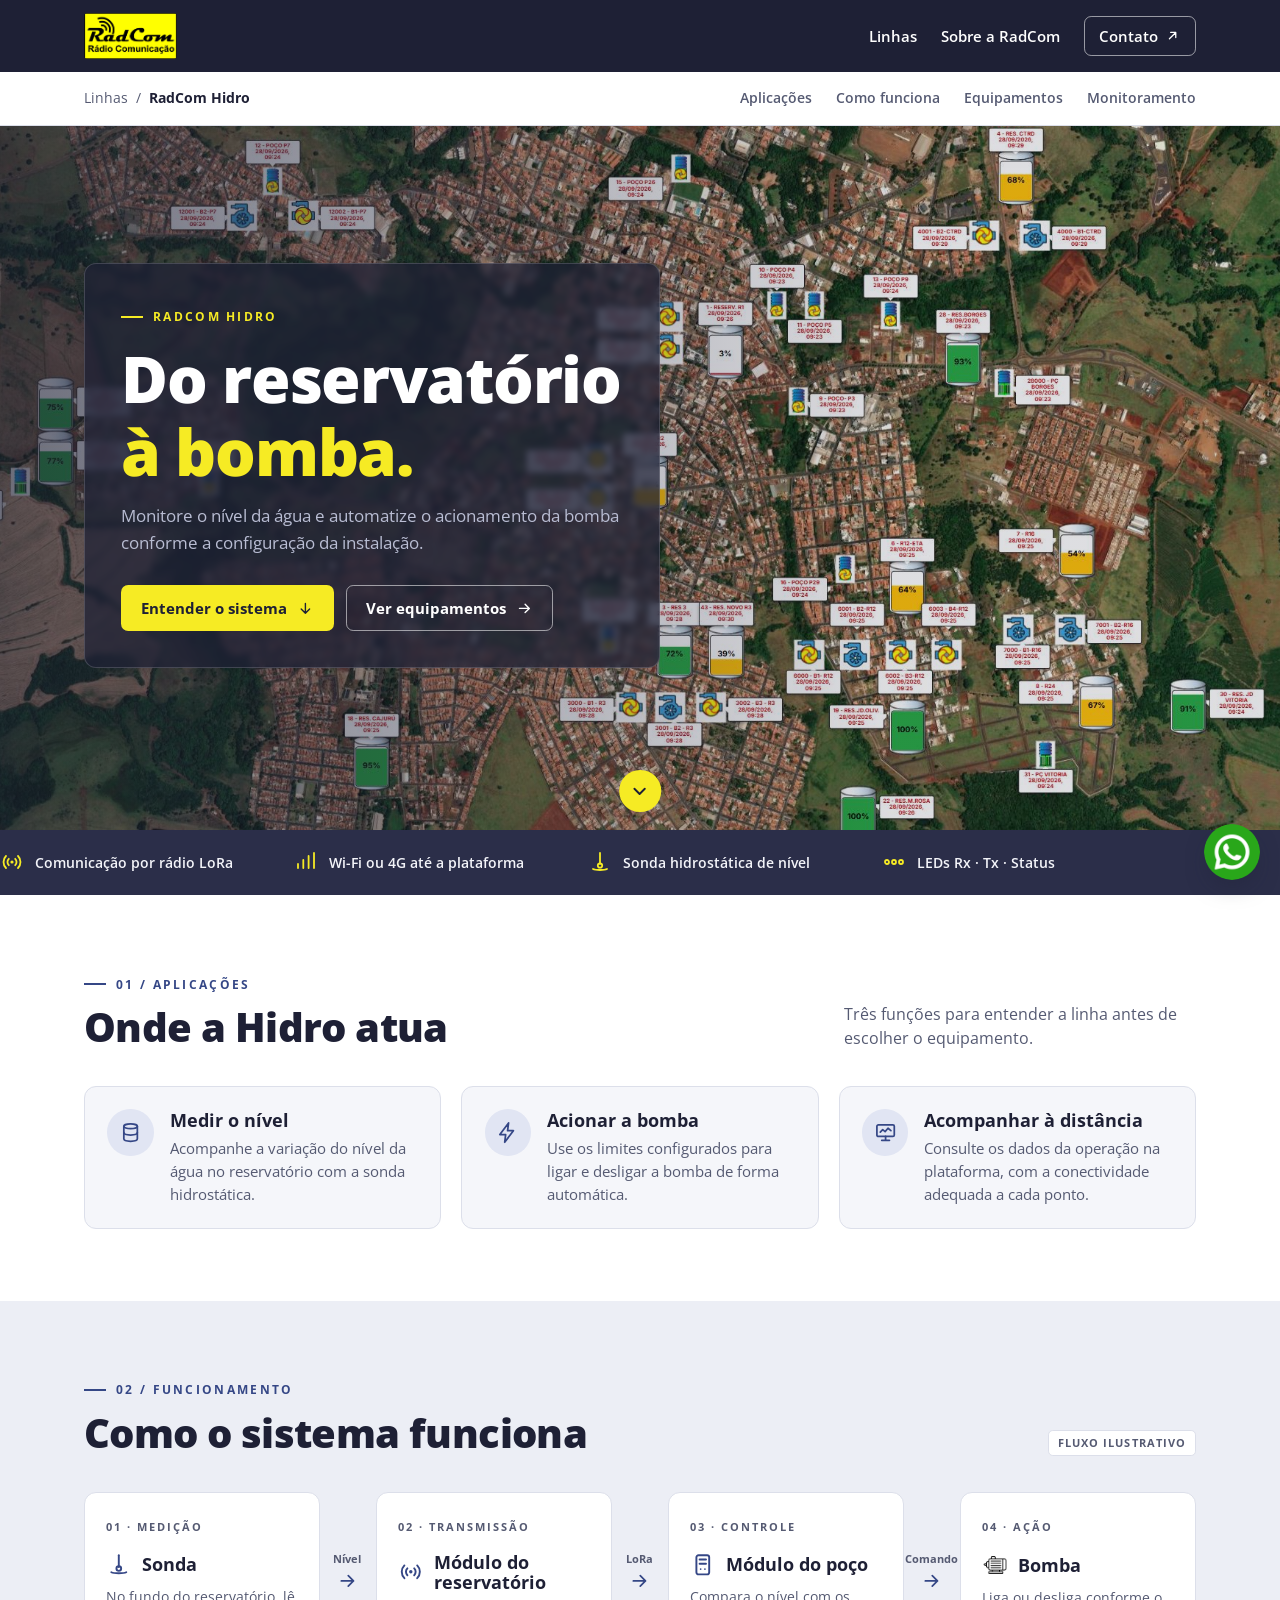
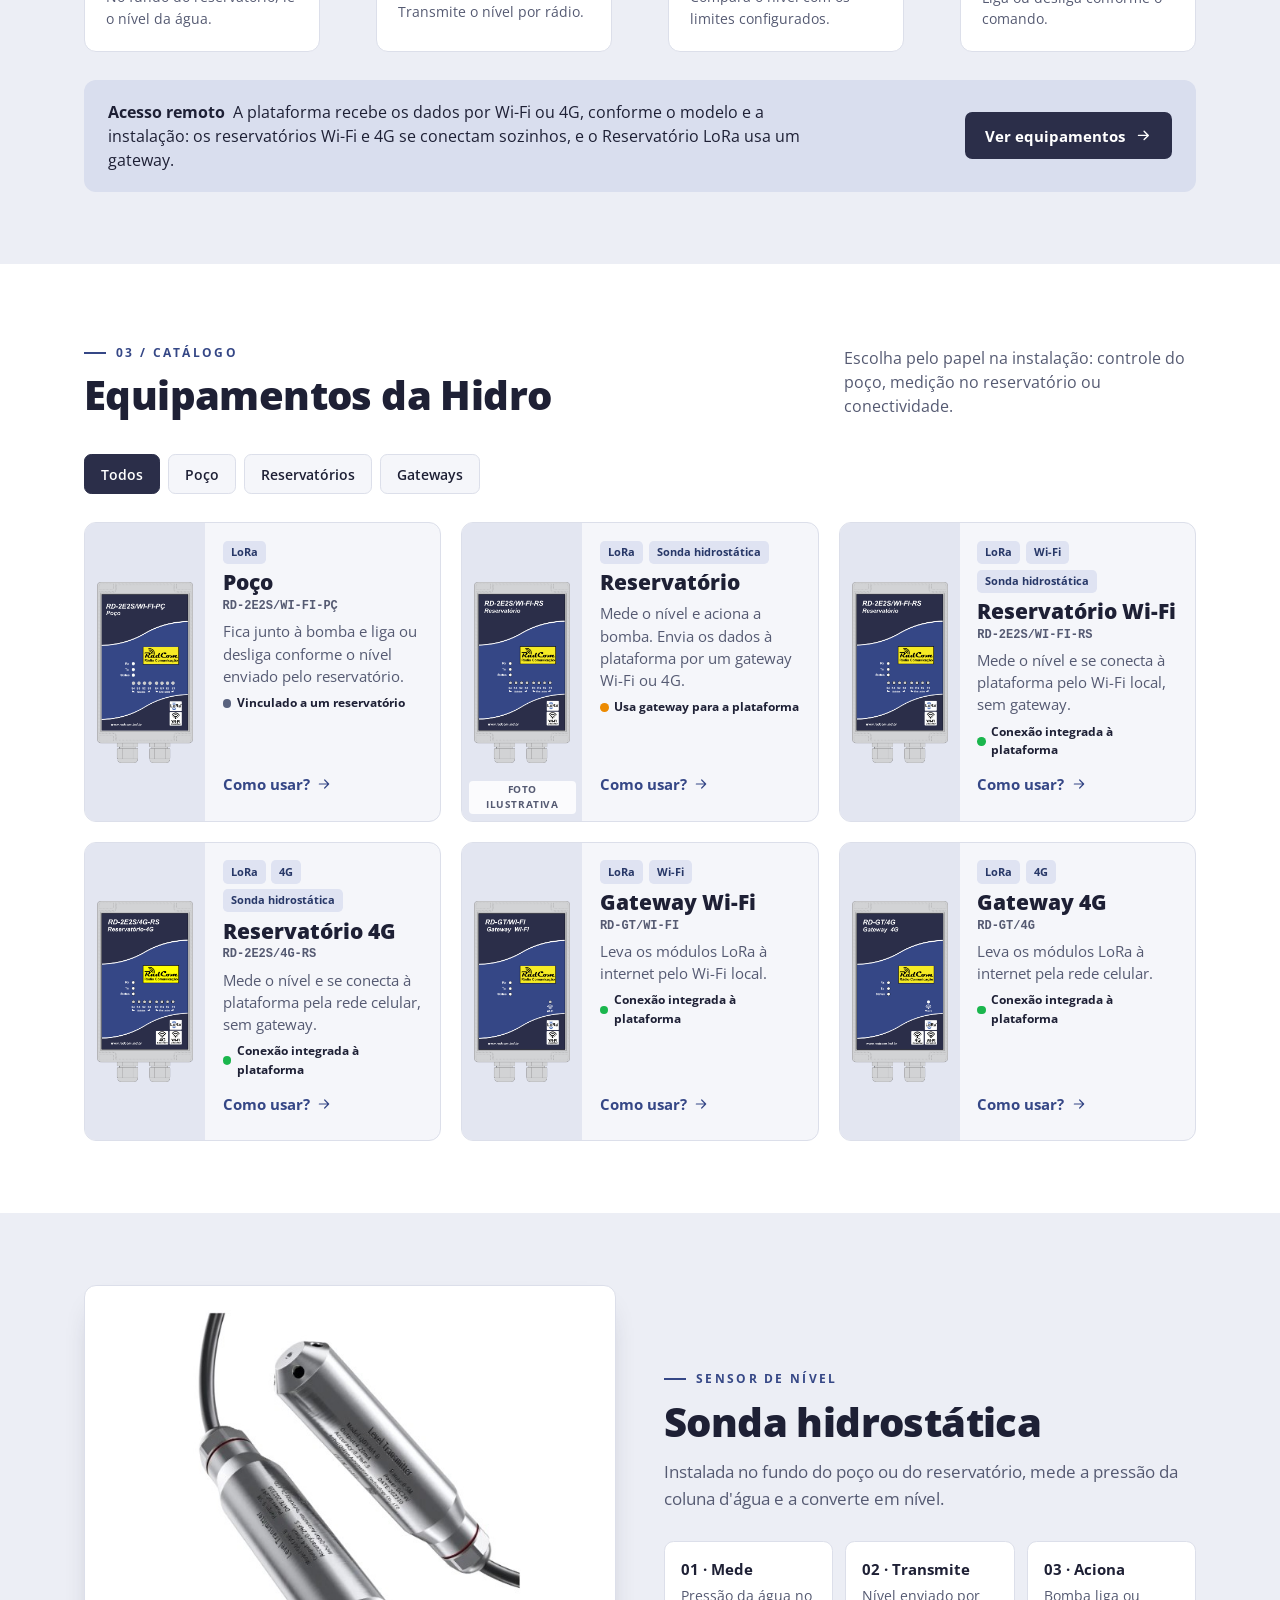
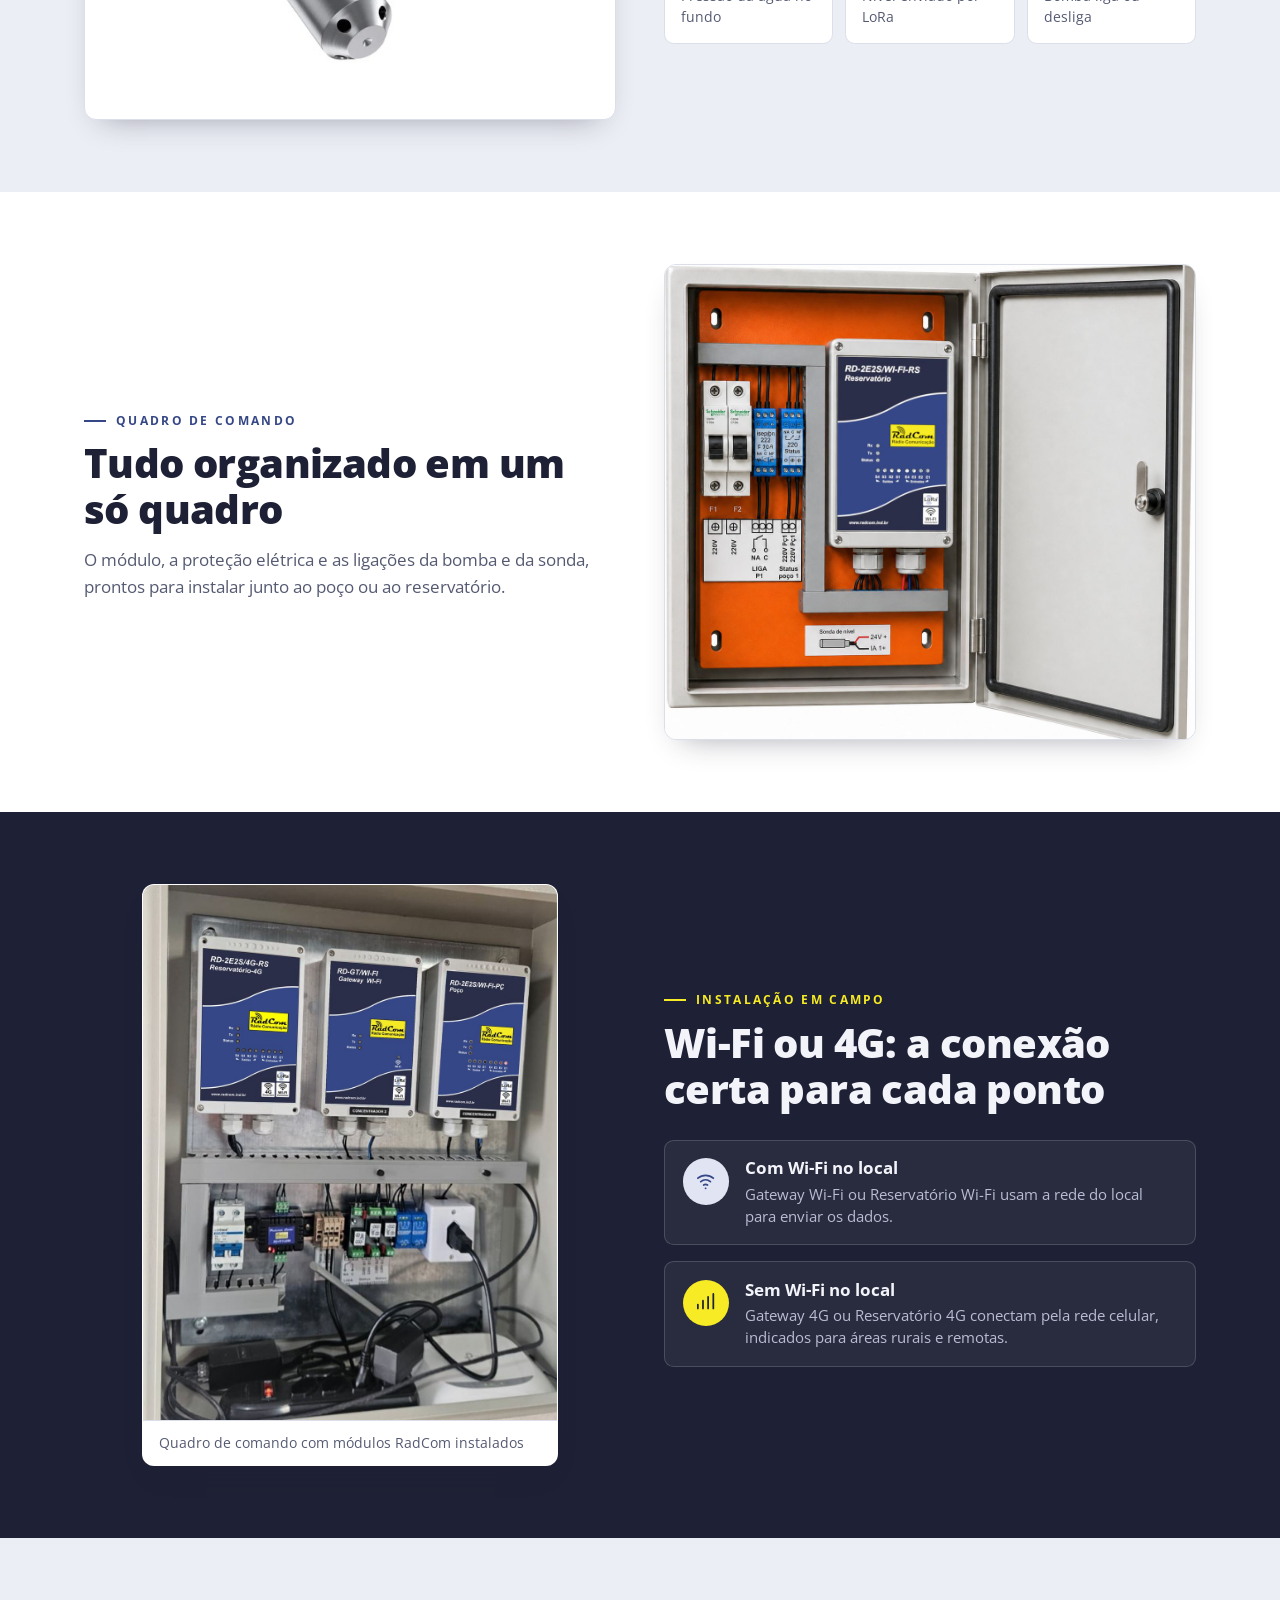
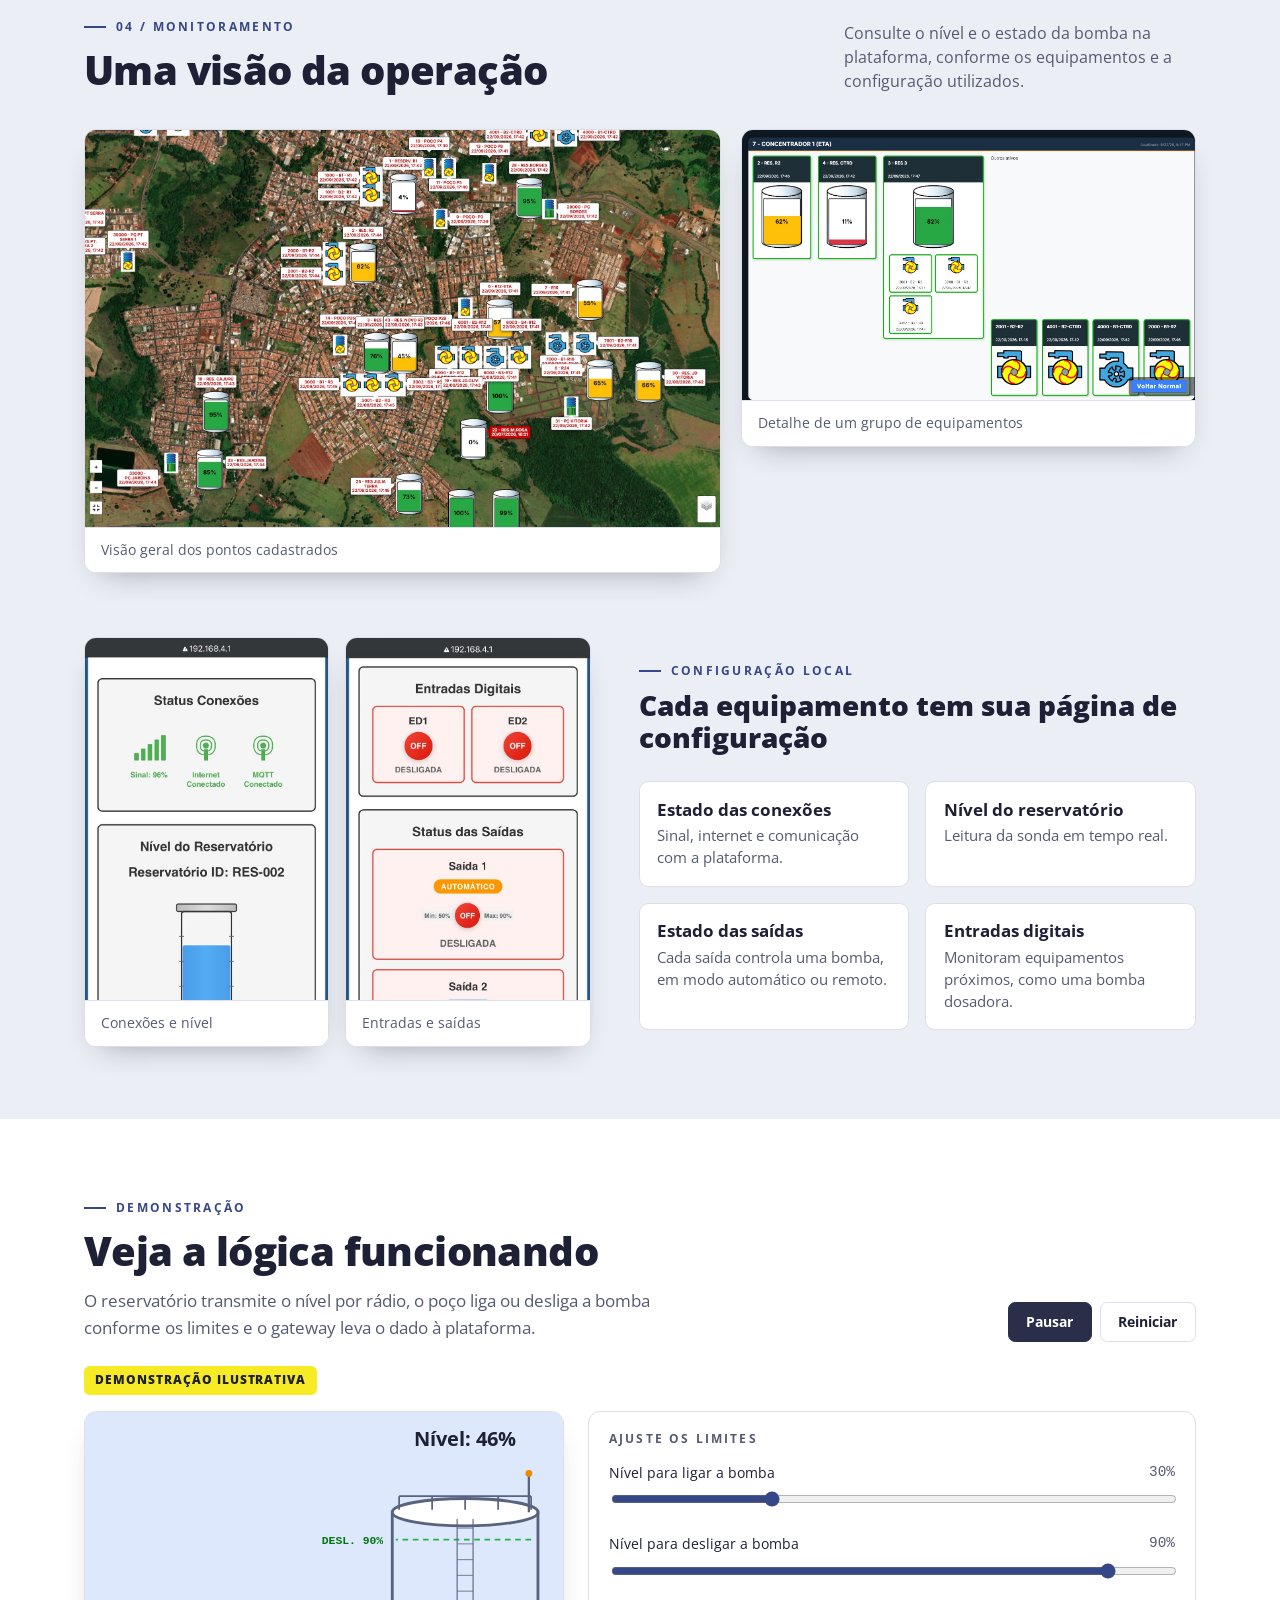
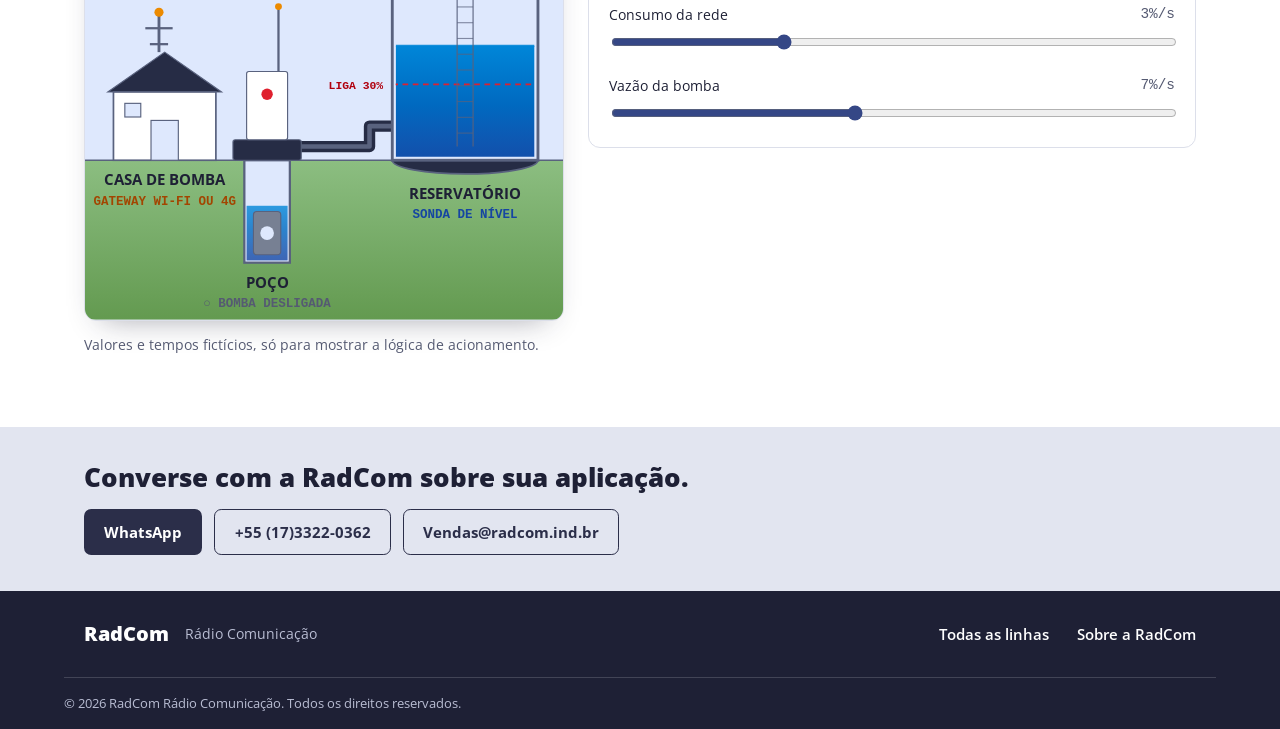
==== commit 1ea0b72a: "feat: remodela a demonstração para melhor visualização em dispositivos pequenos." ====
--- a/hidro/index.html
+++ b/hidro/index.html
@@ -460,8 +460,9 @@
           Para uma melhor visualização, deite o seu dispositivo.
         </p>
 
+        <div class="sim-body">
         <div class="panel diagram">
-          <svg id="svg" viewBox="0 0 900 446" role="img"
+          <svg id="svg" viewBox="0 0 420 446" role="img"
             aria-label="Diagrama animado: gateway, poço com bomba e reservatório trocando mensagens de nível por rádio"></svg>
         </div>
 
@@ -486,6 +487,7 @@
             </label>
           </div>
         </div>
+        </div>
         <p class="sim-note">Valores e tempos fictícios, só para mostrar a lógica de acionamento.</p>
       </div>
     </section>
--- a/assets/css/style.css
+++ b/assets/css/style.css
@@ -419,8 +419,31 @@
 .demo-flag { display: inline-flex; align-items: center; gap: .45rem; margin: 0 0 1rem; padding: .35rem .7rem; border-radius: .35rem; background: var(--yellow); color: var(--navy-deep); font-size: .75rem; font-weight: 800; letter-spacing: .08em; text-transform: uppercase; }
 .panel { border: 1px solid var(--border); background: var(--card); border-radius: var(--radius); }
 .diagram { overflow-x: auto; overflow-y: hidden; -webkit-overflow-scrolling: touch; box-shadow: var(--shadow); }
-#svg { display: block; width: 100%; min-width: 820px; height: auto; }
+#svg { display: block; width: 100%; height: auto; }
 .config { margin-top: 1.25rem; padding: 1.25rem; }
+/* diagrama compacto com a configuração ao lado (desktop) */
+    .sim-body {
+      max-width: 480px;
+      margin: 0 auto;
+    }
+
+    @media (min-width: 900px) {
+      .sim-body {
+        max-width: none;
+        display: grid;
+        grid-template-columns: minmax(0, 480px) minmax(0, 1fr);
+        align-items: start;
+        gap: 1.5rem;
+      }
+
+      .sim-body .config {
+        margin-top: 0;
+      }
+
+      .sim-body .cfg-grid {
+        grid-template-columns: 1fr;
+      }
+    }
 .config h3 { font-size: .75rem; font-weight: 700; text-transform: uppercase; letter-spacing: .18em; color: var(--fg-muted); }
 .cfg-grid { display: grid; gap: 1.25rem; margin-top: 1rem; }
 @media (min-width: 640px) { .cfg-grid { grid-template-columns: 1fr 1fr; } }
@@ -441,7 +464,7 @@
 .ping-ring { animation: ping-ring 1.2s ease-out infinite; transform-box: view-box; }
 .flow { animation: flow .6s linear infinite; }
 .blink { animation: blink .8s steps(2) infinite; }
-.cloud-publish { animation: cloud-pop 1.2s ease-out forwards; transform-box: fill-box; transform-origin: center; }
+.cloud-publish { animation: cloud-pop 3.5s ease-out forwards; transform-box: fill-box; transform-origin: center; }
 .lbl-title { font-family: var(--font-sans); font-weight: 700; }
 .lbl-sub { font-family: var(--font-mono); font-weight: 600; }
 
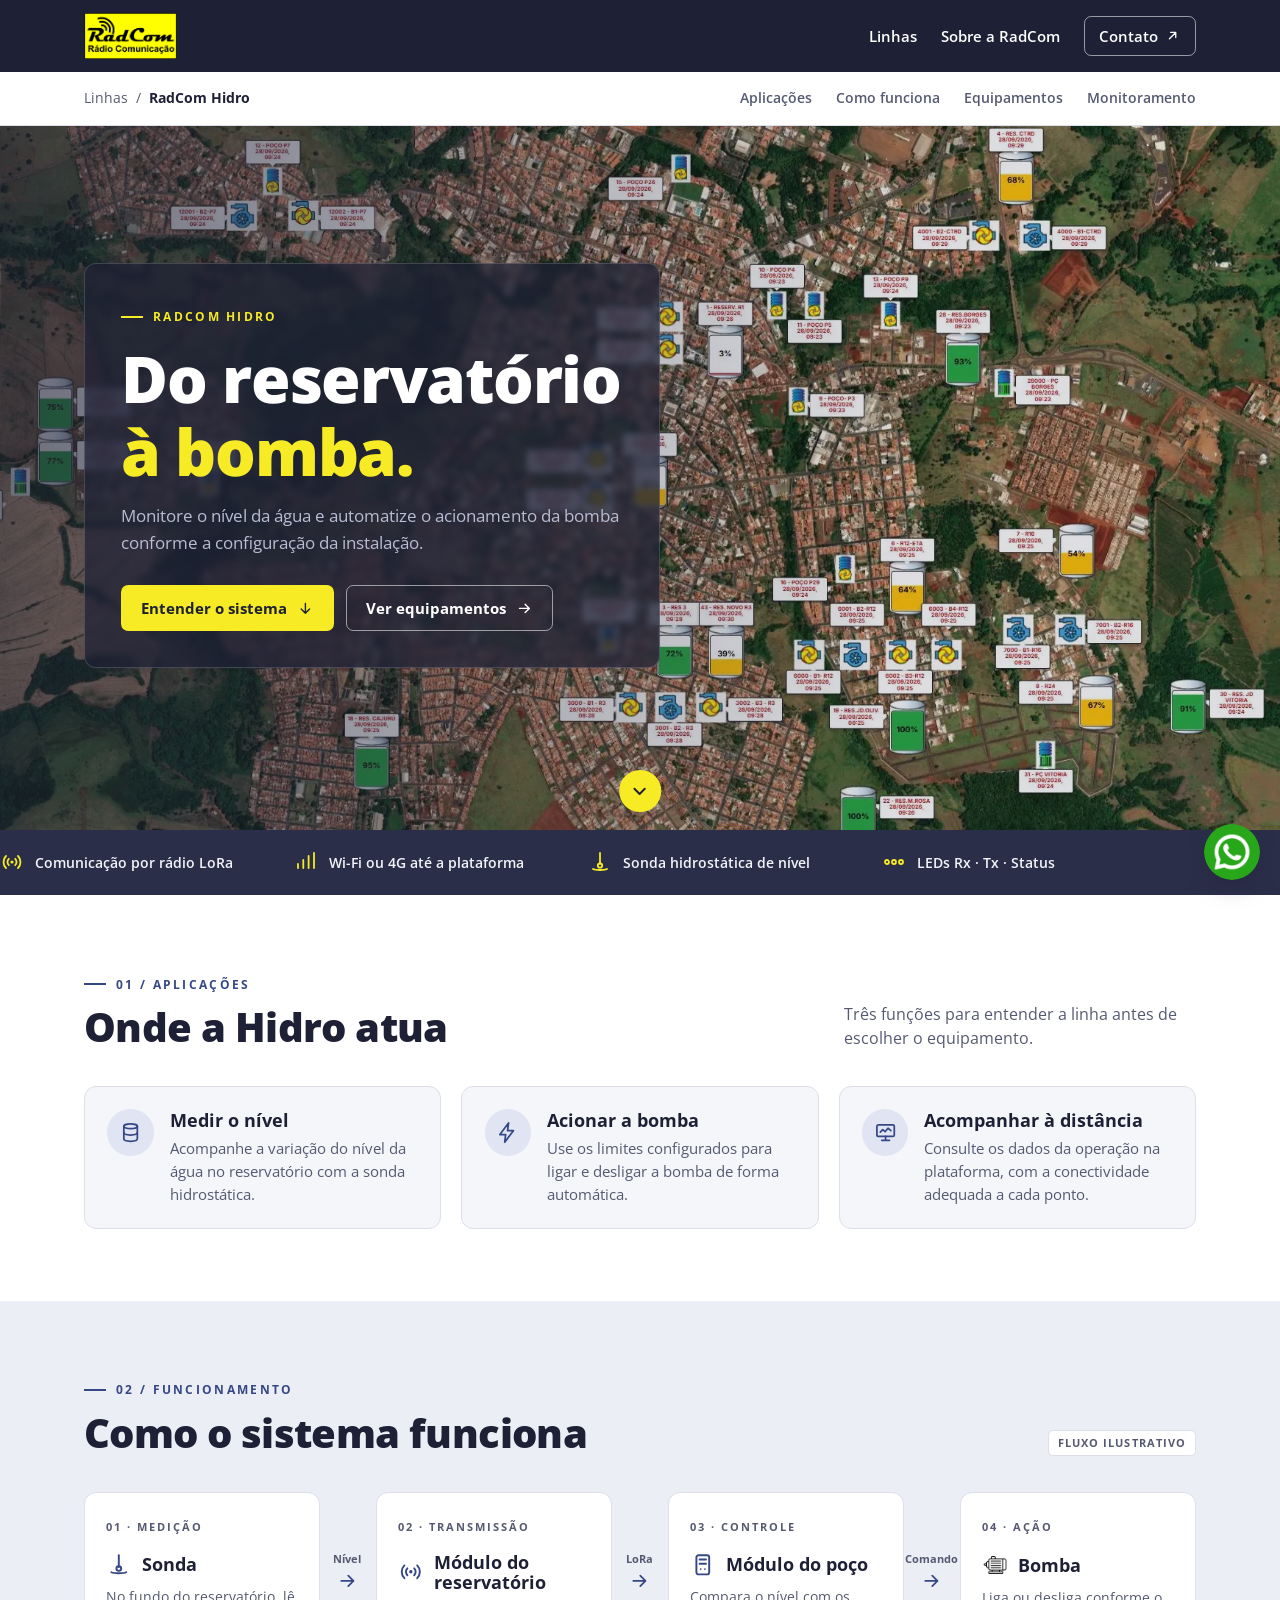
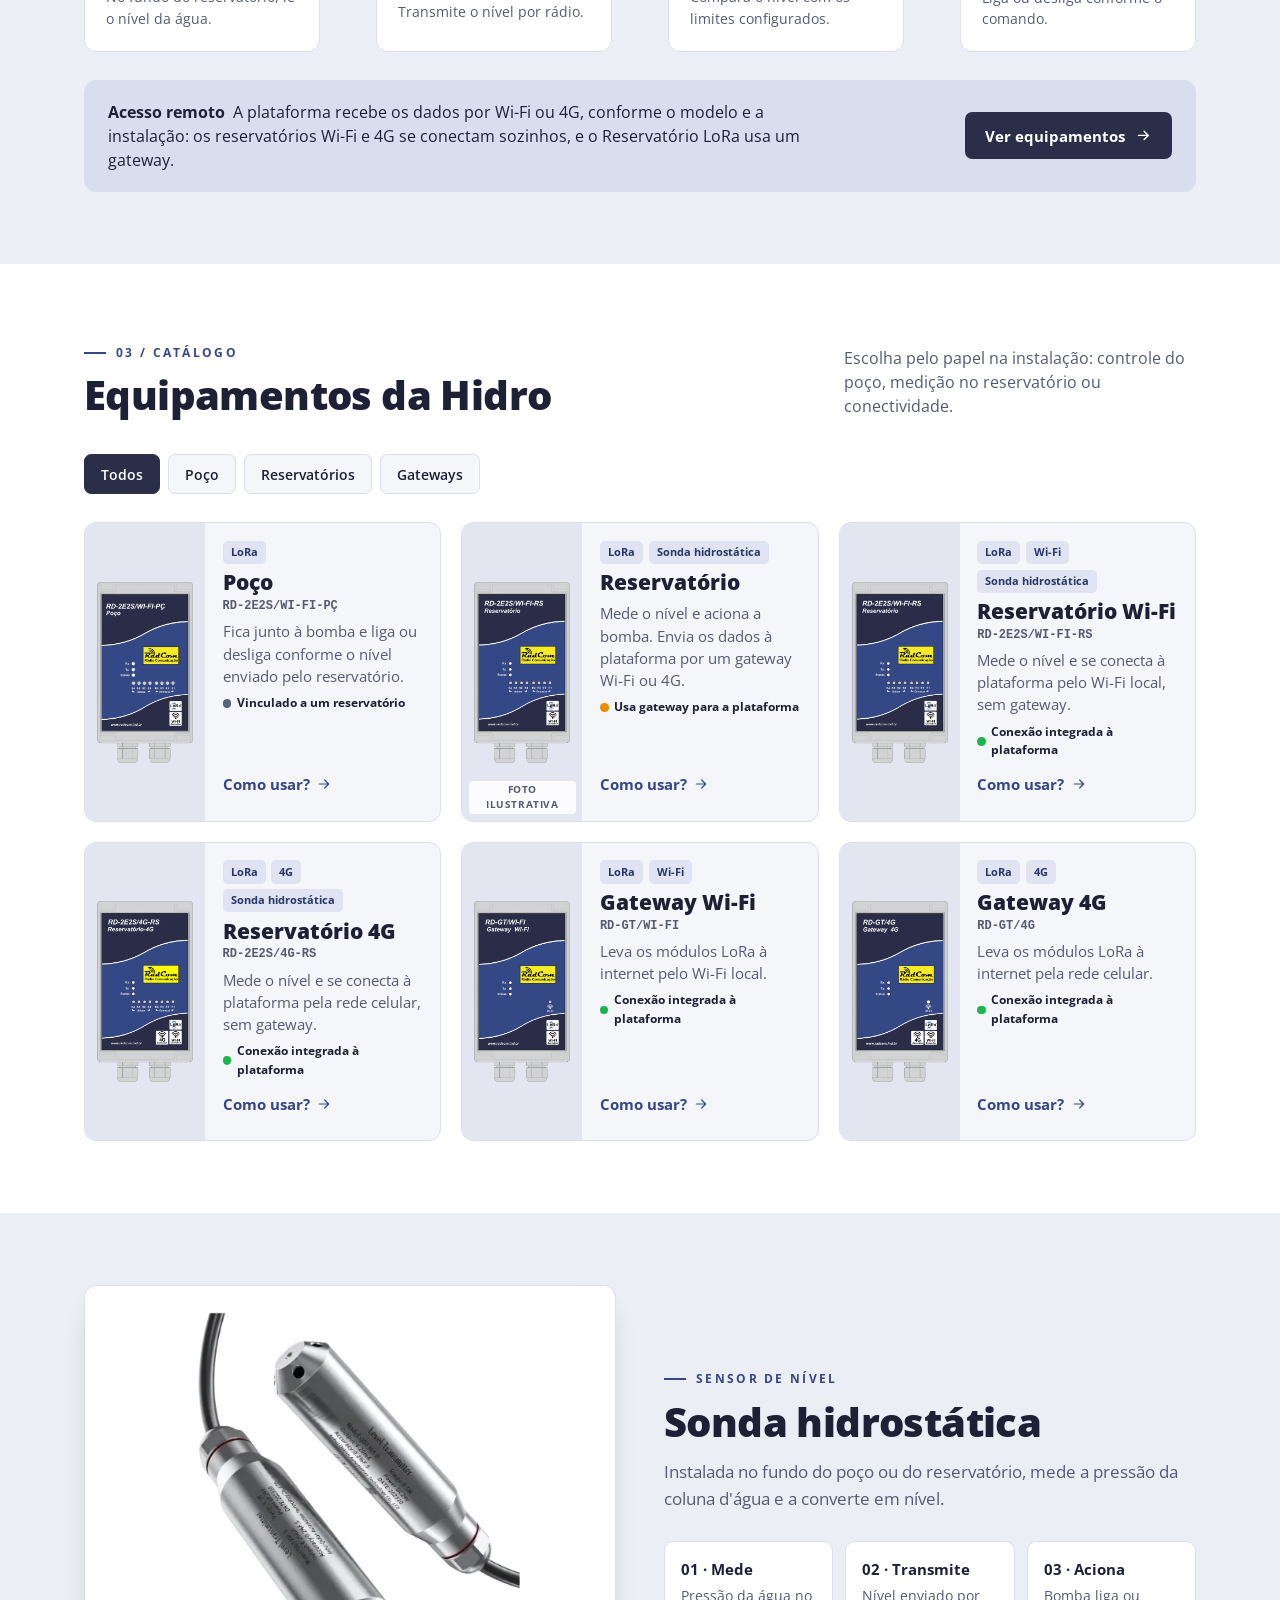
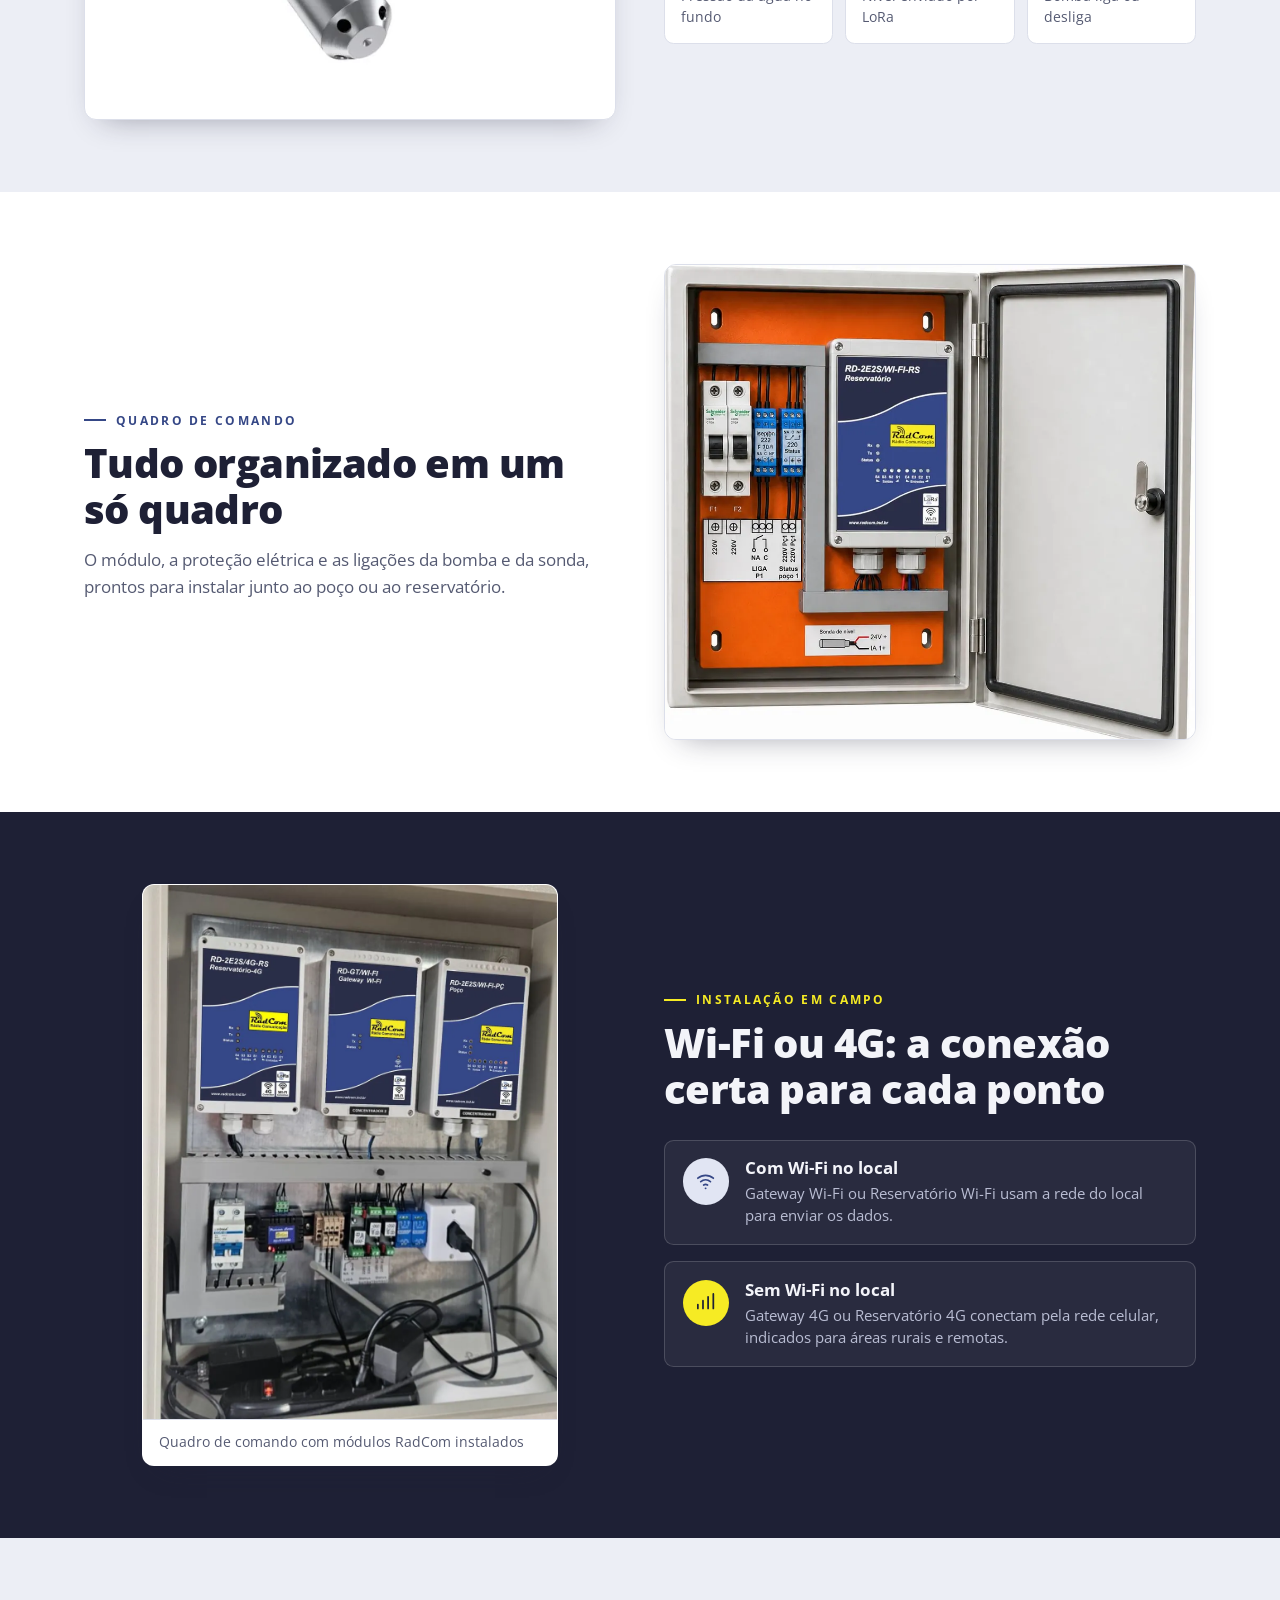
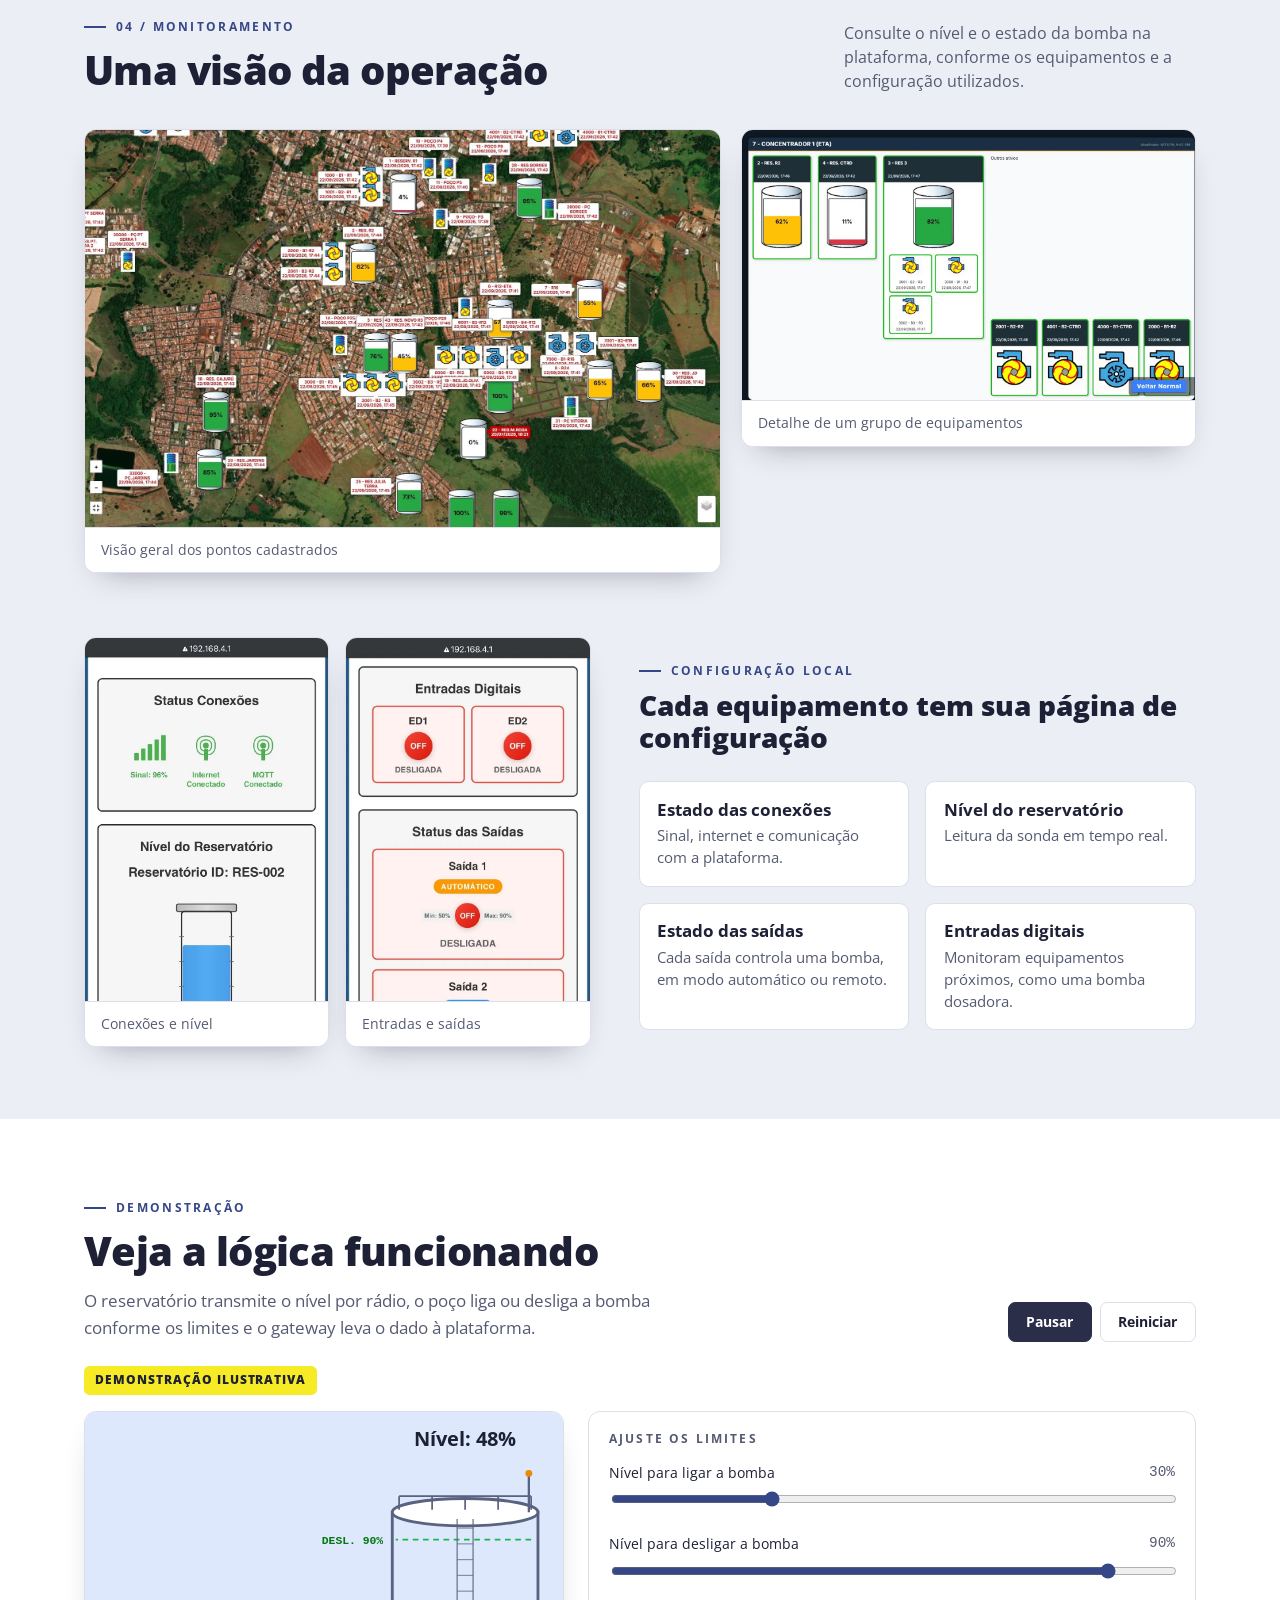
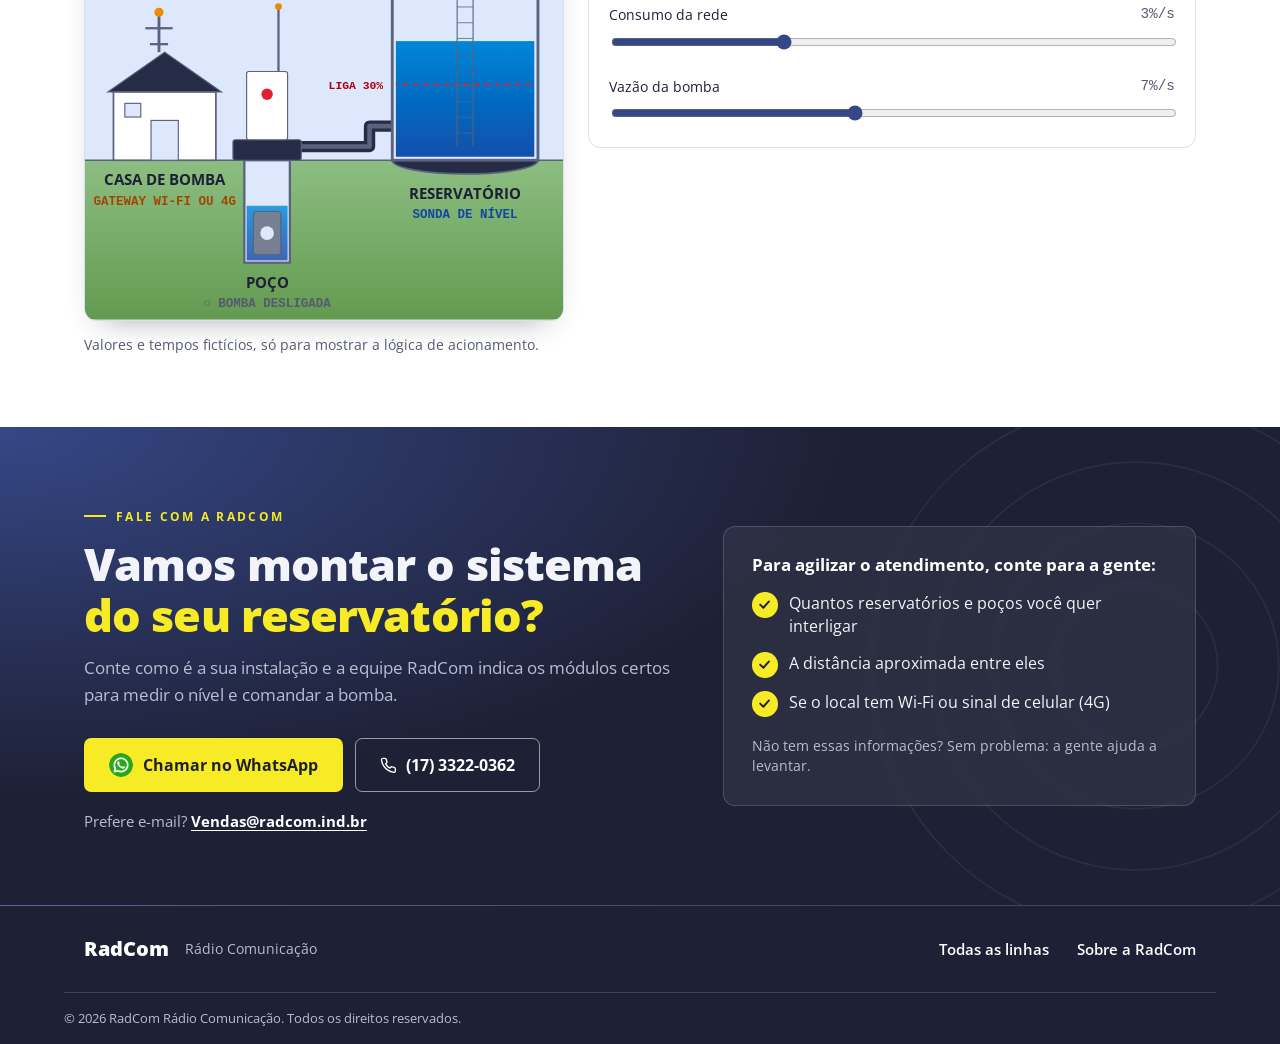
==== commit 96897717: "feat: implement better security and tools for development and deploy" ====
--- a/hidro/index.html
+++ b/hidro/index.html
@@ -4,8 +4,56 @@
 <head>
   <meta charset="utf-8" />
   <meta name="viewport" content="width=device-width, initial-scale=1" />
-  <title>RadCom Hidro | Monitoramento e controle de reservatórios</title>
-  <meta name="description" content="RadCom Hidro: monitore o nível do reservatório e automatize o acionamento da bomba com módulos de rádio LoRa, Wi-Fi e 4G." />
+  <title>RadCom Hidro | Monitoramento de reservatório e automação de bomba</title>
+  <meta name="description" content="RadCom Hidro: monitore o nível do reservatório e automatize o acionamento da bomba do poço com módulos de rádio LoRa, Wi-Fi e 4G. Fabricado em Barretos-SP." />
+
+  <!-- ============ SEO ============
+       Endereço oficial desta página. Se o domínio mudar, troque aqui,
+       no og:url / og:image abaixo, no JSON-LD, em sitemap.xml e em robots.txt. -->
+  <link rel="canonical" href="https://radcom.ind.br/hidro/" />
+  <meta name="robots" content="index, follow, max-image-preview:large" />
+  <meta name="theme-color" content="#1e2035" />
+  <meta property="og:type" content="website" />
+  <meta property="og:locale" content="pt_BR" />
+  <meta property="og:site_name" content="RadCom Rádio Comunicação" />
+  <meta property="og:url" content="https://radcom.ind.br/hidro/" />
+  <meta property="og:title" content="RadCom Hidro | Do reservatório à bomba" />
+  <meta property="og:description" content="Monitore o nível do reservatório e automatize a bomba do poço com módulos de rádio LoRa, Wi-Fi e 4G." />
+  <meta property="og:image" content="https://radcom.ind.br/img_radcom/og-radcom.jpg" />
+  <meta property="og:image:width" content="1200" />
+  <meta property="og:image:height" content="630" />
+  <meta property="og:image:alt" content="Módulos RadCom Hidro instalados em um quadro de comando" />
+  <meta name="twitter:card" content="summary_large_image" />
+  <script type="application/ld+json">
+  {
+    "@context": "https://schema.org",
+    "@graph": [
+      {
+        "@type": "WebPage",
+        "@id": "https://radcom.ind.br/hidro/#pagina",
+        "url": "https://radcom.ind.br/hidro/",
+        "name": "RadCom Hidro | Monitoramento de reservatório e automação de bomba",
+        "description": "Monitoramento de nível de reservatório e acionamento automático de bomba com módulos de rádio LoRa, Wi-Fi e 4G.",
+        "inLanguage": "pt-BR",
+        "isPartOf": { "@id": "https://radcom.ind.br/#site" },
+        "about": { "@id": "https://radcom.ind.br/#organizacao" },
+        "primaryImageOfPage": "https://radcom.ind.br/img_radcom/og-radcom.jpg",
+        "breadcrumb": { "@id": "https://radcom.ind.br/hidro/#trilha" }
+      },
+      {
+        "@type": "BreadcrumbList",
+        "@id": "https://radcom.ind.br/hidro/#trilha",
+        "itemListElement": [
+          { "@type": "ListItem", "position": 1, "name": "RadCom", "item": "https://radcom.ind.br/" },
+          { "@type": "ListItem", "position": 2, "name": "RadCom Hidro", "item": "https://radcom.ind.br/hidro/" }
+        ]
+      }
+    ]
+  }
+  </script>
+
+  <!-- A imagem de abertura é o maior elemento da tela: começa a baixar antes do CSS -->
+  <link rel="preload" as="image" href="../img_radcom/fundo.webp" type="image/webp" fetchpriority="high" />
   <link rel="icon" type="image/png" href="../img_radcom/favicon.png" />
   <link rel="apple-touch-icon" href="../img_radcom/favicon.png" />
   <link rel="preconnect" href="https://fonts.googleapis.com" />
@@ -28,7 +76,7 @@
         <a href="../index.html#sobre">Sobre a RadCom</a>
         <!-- Botão "Contato": abre o WhatsApp da RadCom.
              >>> ADICIONE O NÚMERO em assets/js/config.js (campo whatsapp) <<< -->
-        <a class="nav-contact" href="https://wa.me/" target="_blank" rel="noopener" data-contact-primary>Contato
+        <a class="nav-contact" href="https://wa.me/551733220362" target="_blank" rel="noopener" data-contact-primary>Contato
           <svg viewBox="0 0 24 24" fill="none" stroke="currentColor" stroke-width="2" stroke-linecap="round"
             stroke-linejoin="round" aria-hidden="true">
             <path d="M7 17 17 7M9 7h8v8" />
@@ -269,8 +317,9 @@
           <button class="filter-btn" type="button" data-filter="gateway" aria-pressed="false">Gateways</button>
         </div>
         <p class="sr-only" id="filter-status" aria-live="polite"></p>
-        <ul class="products-grid" id="products-list"></ul>
-        <noscript><p class="empty-msg">Ative o JavaScript para ver a vitrine de equipamentos.</p></noscript>
+        <ul class="products-grid" id="products-list"><!-- PRERENDER:products-list -->
+<li data-categoria="poco"><article class="product-card" aria-labelledby="prod-poco"><div class="product-media"><img src="../img_radcom/poco.webp" alt="Módulo Poço RadCom" width="1409" height="2659" loading="lazy"></div><div class="product-body"><div class="chip-row"><span class="chip">LoRa</span></div><h3 id="prod-poco">Poço</h3><p class="model">RD-2E2S/WI-FI-PÇ</p><p>Fica junto à bomba e liga ou desliga conforme o nível enviado pelo reservatório.</p><span class="conn-badge no-upload">Vinculado a um reservatório</span><button class="btn-usecase" type="button" data-produto="poco" aria-haspopup="dialog">Como usar? <svg viewBox="0 0 24 24" fill="none" stroke="currentColor" stroke-width="1.8" stroke-linecap="round" stroke-linejoin="round" aria-hidden="true"><path d="M5 12h14M13 6l6 6-6 6"></path></svg></button></div></article></li><li data-categoria="reservatorio"><article class="product-card" aria-labelledby="prod-reservatorio"><div class="product-media"><img src="../img_radcom/reservatorio_comum.webp" alt="Módulo Reservatório RadCom" width="1409" height="2659" loading="lazy"><span class="photo-tag">Foto ilustrativa</span></div><div class="product-body"><div class="chip-row"><span class="chip">LoRa</span><span class="chip">Sonda hidrostática</span></div><h3 id="prod-reservatorio">Reservatório</h3><p>Mede o nível e aciona a bomba. Envia os dados à plataforma por um gateway Wi-Fi ou 4G.</p><span class="conn-badge needs-gateway">Usa gateway para a plataforma</span><button class="btn-usecase" type="button" data-produto="reservatorio" aria-haspopup="dialog">Como usar? <svg viewBox="0 0 24 24" fill="none" stroke="currentColor" stroke-width="1.8" stroke-linecap="round" stroke-linejoin="round" aria-hidden="true"><path d="M5 12h14M13 6l6 6-6 6"></path></svg></button></div></article></li><li data-categoria="reservatorio"><article class="product-card" aria-labelledby="prod-reservatorio-wifi"><div class="product-media"><img src="../img_radcom/reservatorio_comum.webp" alt="Módulo Reservatório Wi-Fi RadCom" width="1409" height="2659" loading="lazy"></div><div class="product-body"><div class="chip-row"><span class="chip">LoRa</span><span class="chip">Wi-Fi</span><span class="chip">Sonda hidrostática</span></div><h3 id="prod-reservatorio-wifi">Reservatório Wi-Fi</h3><p class="model">RD-2E2S/WI-FI-RS</p><p>Mede o nível e se conecta à plataforma pelo Wi-Fi local, sem gateway.</p><span class="conn-badge ">Conexão integrada à plataforma</span><button class="btn-usecase" type="button" data-produto="reservatorio-wifi" aria-haspopup="dialog">Como usar? <svg viewBox="0 0 24 24" fill="none" stroke="currentColor" stroke-width="1.8" stroke-linecap="round" stroke-linejoin="round" aria-hidden="true"><path d="M5 12h14M13 6l6 6-6 6"></path></svg></button></div></article></li><li data-categoria="reservatorio"><article class="product-card" aria-labelledby="prod-reservatorio-4g"><div class="product-media"><img src="../img_radcom/reservatorio_4g.webp" alt="Módulo Reservatório 4G RadCom" width="1409" height="2659" loading="lazy"></div><div class="product-body"><div class="chip-row"><span class="chip">LoRa</span><span class="chip">4G</span><span class="chip">Sonda hidrostática</span></div><h3 id="prod-reservatorio-4g">Reservatório 4G</h3><p class="model">RD-2E2S/4G-RS</p><p>Mede o nível e se conecta à plataforma pela rede celular, sem gateway.</p><span class="conn-badge ">Conexão integrada à plataforma</span><button class="btn-usecase" type="button" data-produto="reservatorio-4g" aria-haspopup="dialog">Como usar? <svg viewBox="0 0 24 24" fill="none" stroke="currentColor" stroke-width="1.8" stroke-linecap="round" stroke-linejoin="round" aria-hidden="true"><path d="M5 12h14M13 6l6 6-6 6"></path></svg></button></div></article></li><li data-categoria="gateway"><article class="product-card" aria-labelledby="prod-gateway-wifi"><div class="product-media"><img src="../img_radcom/gateway_wifi.webp" alt="Módulo Gateway Wi-Fi RadCom" width="1409" height="2659" loading="lazy"></div><div class="product-body"><div class="chip-row"><span class="chip">LoRa</span><span class="chip">Wi-Fi</span></div><h3 id="prod-gateway-wifi">Gateway Wi-Fi</h3><p class="model">RD-GT/WI-FI</p><p>Leva os módulos LoRa à internet pelo Wi-Fi local.</p><span class="conn-badge ">Conexão integrada à plataforma</span><button class="btn-usecase" type="button" data-produto="gateway-wifi" aria-haspopup="dialog">Como usar? <svg viewBox="0 0 24 24" fill="none" stroke="currentColor" stroke-width="1.8" stroke-linecap="round" stroke-linejoin="round" aria-hidden="true"><path d="M5 12h14M13 6l6 6-6 6"></path></svg></button></div></article></li><li data-categoria="gateway"><article class="product-card" aria-labelledby="prod-gateway-4g"><div class="product-media"><img src="../img_radcom/gateway_4g.webp" alt="Módulo Gateway 4G RadCom" width="1409" height="2659" loading="lazy"></div><div class="product-body"><div class="chip-row"><span class="chip">LoRa</span><span class="chip">4G</span></div><h3 id="prod-gateway-4g">Gateway 4G</h3><p class="model">RD-GT/4G</p><p>Leva os módulos LoRa à internet pela rede celular.</p><span class="conn-badge ">Conexão integrada à plataforma</span><button class="btn-usecase" type="button" data-produto="gateway-4g" aria-haspopup="dialog">Como usar? <svg viewBox="0 0 24 24" fill="none" stroke="currentColor" stroke-width="1.8" stroke-linecap="round" stroke-linejoin="round" aria-hidden="true"><path d="M5 12h14M13 6l6 6-6 6"></path></svg></button></div></article></li>
+<!-- /PRERENDER --></ul>
       </div>
     </section>
 
@@ -278,7 +327,7 @@
     <section id="sonda" class="section section-muted" aria-labelledby="sonda-title">
       <div class="wrap split">
         <figure class="photo-frame contain">
-          <img src="../img_radcom/sonda_hidrostatica.jpg" alt="Sonda hidrostática de nível" width="447" height="489" loading="lazy" />
+          <img src="../img_radcom/sonda_hidrostatica.webp" alt="Sonda hidrostática de nível" width="447" height="489" loading="lazy" />
         </figure>
         <div>
           <div class="section-head">
@@ -301,9 +350,9 @@
     <section id="quadro" class="section section-light" aria-labelledby="quadro-title">
       <div class="wrap split reverse">
         <figure class="photo-frame">
-          <img src="../img_radcom/painel2.jpg"
+          <img src="../img_radcom/painel2.webp"
             alt="Quadro de comando aberto com módulo RadCom Reservatório, disjuntores, relés e borne da sonda de nível"
-            width="1200" height="1072" loading="lazy" />
+            width="1000" height="893" loading="lazy" />
         </figure>
         <div class="section-head">
           <div>
@@ -319,7 +368,7 @@
     <section id="instalacao" class="section section-dark" aria-labelledby="instalacao-title">
       <div class="wrap split">
         <figure class="photo-frame install-photo">
-          <img src="../img_radcom/instalacao.jpg" alt="Quadro de comando real com módulos RadCom instalados lado a lado"
+          <img src="../img_radcom/instalacao.webp" alt="Quadro de comando real com módulos RadCom instalados lado a lado"
             width="1000" height="1292" loading="lazy" />
           <figcaption>Quadro de comando com módulos RadCom instalados</figcaption>
         </figure>
@@ -372,13 +421,13 @@
         </div>
         <div class="platform-shots">
           <figure class="photo-frame">
-            <img src="../img_radcom/plataforma.jpg" alt="Visão geral da plataforma, com poços e reservatórios no mapa"
-              width="1919" height="1200" loading="lazy" />
+            <img src="../img_radcom/plataforma.webp" alt="Visão geral da plataforma, com poços e reservatórios no mapa"
+              width="1600" height="1001" loading="lazy" />
             <figcaption>Visão geral dos pontos cadastrados</figcaption>
           </figure>
           <figure class="photo-frame">
-            <img src="../img_radcom/plataforma2.jpg" alt="Detalhe de um grupo na plataforma, com reservatórios e bombas"
-              width="1649" height="985" loading="lazy" />
+            <img src="../img_radcom/plataforma2.webp" alt="Detalhe de um grupo na plataforma, com reservatórios e bombas"
+              width="1400" height="836" loading="lazy" />
             <figcaption>Detalhe de um grupo de equipamentos</figcaption>
           </figure>
         </div>
@@ -386,12 +435,12 @@
         <div class="config-grid">
           <div class="shots-pair">
             <figure class="photo-frame">
-              <img src="../img_radcom/web1.jpeg" alt="Página de configuração local: estado das conexões e nível do reservatório"
+              <img src="../img_radcom/web1.webp" alt="Página de configuração local: estado das conexões e nível do reservatório"
                 width="739" height="1531" loading="lazy" />
               <figcaption>Conexões e nível</figcaption>
             </figure>
             <figure class="photo-frame">
-              <img src="../img_radcom/web2.jpeg" alt="Página de configuração local: entradas digitais e estado das saídas"
+              <img src="../img_radcom/web2.webp" alt="Página de configuração local: entradas digitais e estado das saídas"
                 width="739" height="1533" loading="lazy" />
               <figcaption>Entradas e saídas</figcaption>
             </figure>
@@ -493,11 +542,43 @@
     </section>
 
     <!-- ============ CHAMADA FINAL ============
-         Aparece sozinha quando o contato for preenchido em assets/js/config.js -->
-    <section id="contato" class="cta-band" data-contact-slot hidden aria-labelledby="cta-title">
-      <div class="wrap">
-        <h2 id="cta-title">Converse com a RadCom sobre sua aplicação.</h2>
-        <div class="contact-actions" data-contact-list></div>
+         Contatos escritos aqui mesmo (WhatsApp, telefone, e-mail). Se mudarem,
+         troque também em assets/js/config.js e nos links "wa.me" do cabeçalho. -->
+    <section id="contato" class="cta-a" aria-labelledby="cta-title">
+      <svg class="cta-a-rings" viewBox="0 0 400 400" aria-hidden="true">
+        <circle cx="200" cy="200" r="60" /><circle cx="200" cy="200" r="105" />
+        <circle cx="200" cy="200" r="150" /><circle cx="200" cy="200" r="195" />
+      </svg>
+      <div class="wrap cta-a-grid">
+        <div>
+          <p class="kicker on-dark">Fale com a RadCom</p>
+          <h2 id="cta-title">Vamos montar o sistema <em class="hl">do seu reservatório?</em></h2>
+          <p class="lead on-dark">Conte como é a sua instalação e a equipe RadCom indica os módulos certos para medir o
+            nível e comandar a bomba.</p>
+          <div class="btn-row">
+            <a class="btn btn-yellow btn-lg" href="https://wa.me/551733220362?text=Ol%C3%A1!%20Vim%20pelo%20site%20e%20quero%20saber%20mais%20sobre%20a%20RadCom%20Hidro."
+              target="_blank" rel="noopener">
+              <img class="wa-ico" src="../img_radcom/whatsapp.png" alt="" width="24" height="24" /> Chamar no WhatsApp
+            </a>
+            <a class="btn btn-ghost btn-lg" href="tel:+551733220362">
+              <svg viewBox="0 0 24 24" fill="none" stroke="currentColor" stroke-width="2" stroke-linecap="round" stroke-linejoin="round" aria-hidden="true"><path d="M22 16.9v3a2 2 0 0 1-2.2 2 19.8 19.8 0 0 1-8.6-3.1 19.5 19.5 0 0 1-6-6A19.8 19.8 0 0 1 2.1 4.2 2 2 0 0 1 4.1 2h3a2 2 0 0 1 2 1.7c.1.9.4 1.8.7 2.7a2 2 0 0 1-.5 2.1L8 9.8a16 16 0 0 0 6 6l1.3-1.3a2 2 0 0 1 2.1-.4c.9.3 1.8.6 2.7.7a2 2 0 0 1 1.7 2Z"/></svg>
+              (17) 3322-0362
+            </a>
+          </div>
+          <p class="cta-a-mail">Prefere e-mail? <a href="mailto:Vendas@radcom.ind.br">Vendas@radcom.ind.br</a></p>
+        </div>
+        <aside class="cta-a-card" aria-labelledby="cta-a-card-title">
+          <h3 id="cta-a-card-title">Para agilizar o atendimento, conte para a gente:</h3>
+          <ul class="checklist">
+            <li><span class="tick"><svg viewBox="0 0 24 24" fill="none" stroke="currentColor" stroke-width="3" stroke-linecap="round" stroke-linejoin="round" aria-hidden="true"><path d="m5 12 5 5 9-10"/></svg></span>
+              Quantos reservatórios e poços você quer interligar</li>
+            <li><span class="tick"><svg viewBox="0 0 24 24" fill="none" stroke="currentColor" stroke-width="3" stroke-linecap="round" stroke-linejoin="round" aria-hidden="true"><path d="m5 12 5 5 9-10"/></svg></span>
+              A distância aproximada entre eles</li>
+            <li><span class="tick"><svg viewBox="0 0 24 24" fill="none" stroke="currentColor" stroke-width="3" stroke-linecap="round" stroke-linejoin="round" aria-hidden="true"><path d="m5 12 5 5 9-10"/></svg></span>
+              Se o local tem Wi-Fi ou sinal de celular (4G)</li>
+          </ul>
+          <p class="note">Não tem essas informações? Sem problema: a gente ajuda a levantar.</p>
+        </aside>
       </div>
     </section>
 
@@ -517,7 +598,7 @@
 
   <!-- Botão flutuante do WhatsApp.
        >>> ADICIONE O NÚMERO em assets/js/config.js (campo whatsapp) <<< -->
-  <a class="whatsapp-float" href="https://wa.me/" target="_blank" rel="noopener" data-whatsapp
+  <a class="whatsapp-float" href="https://wa.me/551733220362" target="_blank" rel="noopener" data-whatsapp
     aria-label="Conversar com a RadCom pelo WhatsApp">
     <img src="../img_radcom/whatsapp.png" alt="" width="512" height="512" />
   </a>
--- a/assets/css/style.css
+++ b/assets/css/style.css
@@ -228,7 +228,7 @@
 /* ---------- Hidro: abertura panorâmica ---------- */
 .pan-hero {
   position: relative; display: flex; align-items: center; min-height: min(44rem, 86vh); color: #fff;
-  background: var(--navy-deep) url("../../img_radcom/fundo.jpg") center / cover no-repeat;
+  background: var(--navy-deep) url("../../img_radcom/fundo.webp") center / cover no-repeat;
 }
 .pan-hero::before { content: ""; position: absolute; inset: 0; background: linear-gradient(90deg, rgba(30,32,53,.65), rgba(30,32,53,.15) 70%); }
 .pan-hero .wrap { position: relative; z-index: 1; width: 100%; padding-top: 3rem; padding-bottom: 4.5rem; }
@@ -494,10 +494,46 @@
 .whatsapp-float img { width: 100%; height: 100%; border-radius: 50%; }
 @media (max-width: 640px) { .whatsapp-float { right: 1rem; bottom: 1rem; width: 3.25rem; height: 3.25rem; } }
 
-/* ---------- chamada final e rodapé ---------- */
-.cta-band { background: #e2e5f0; }
-.cta-band .wrap { display: flex; flex-wrap: wrap; align-items: center; justify-content: space-between; gap: 1rem 2rem; padding-top: 2.25rem; padding-bottom: 2.25rem; }
-.cta-band h2 { font-size: clamp(1.25rem, 1rem + 1vw, 1.6rem); font-weight: 800; }
+/* ---------- chamada final (faixa escura com checklist) ---------- */
+.btn-lg { min-height: 3.4rem; padding: .85rem 1.5rem; font-size: 1.02rem; }
+.btn img.wa-ico { width: 1.5rem; height: 1.5rem; border-radius: 50%; }
+.cta-a {
+  position: relative; overflow: hidden; isolation: isolate;
+  background: radial-gradient(120% 140% at 0% 0%, var(--blue) 0%, var(--navy-deep) 55%);
+  color: var(--on-dark); padding: 4.5rem 0;
+  border-bottom: 1px solid var(--border-dark);
+}
+.cta-a-rings {
+  position: absolute; z-index: -1; right: -8rem; top: 50%; width: 34rem; height: 34rem;
+  transform: translateY(-50%); opacity: .5; pointer-events: none;
+}
+.cta-a-rings circle { fill: none; stroke: rgba(255, 255, 255, .12); stroke-width: 1.2; }
+.cta-a-grid { display: grid; grid-template-columns: 1.25fr 1fr; gap: 3rem; align-items: center; }
+.cta-a h2 { font-size: clamp(1.8rem, 1.2rem + 2.4vw, 2.8rem); font-weight: 800; letter-spacing: -.02em; margin-top: .8rem; }
+.cta-a .btn-row { margin-top: 1.8rem; }
+.cta-a-mail { margin: 1.1rem 0 0; color: var(--on-dark-muted); font-size: .95rem; }
+.cta-a-mail a { color: #fff; font-weight: 700; text-underline-offset: 3px; }
+.cta-a-mail a:hover { color: var(--yellow); }
+.cta-a-card {
+  background: rgba(255, 255, 255, .06); border: 1px solid var(--border-dark);
+  border-radius: var(--radius); padding: 1.75rem; backdrop-filter: blur(4px);
+}
+.cta-a-card h3 { font-size: 1.05rem; font-weight: 700; color: #fff; }
+.checklist { list-style: none; margin: 1.1rem 0 0; padding: 0; display: grid; gap: .85rem; }
+.checklist li { display: grid; grid-template-columns: 1.6rem 1fr; gap: .7rem; align-items: start; line-height: 1.45; }
+.checklist .tick {
+  width: 1.6rem; height: 1.6rem; border-radius: 50%; display: grid; place-items: center;
+  background: var(--yellow); color: var(--navy-deep);
+}
+.checklist .tick svg { width: .95rem; height: .95rem; }
+.cta-a-card .note { margin: 1.2rem 0 0; font-size: .85rem; color: var(--on-dark-muted); }
+@media (max-width: 860px) {
+  .cta-a { padding: 3.25rem 0; }
+  .cta-a-grid { grid-template-columns: 1fr; gap: 2rem; }
+  .cta-a .btn-row .btn { flex: 1 1 100%; }
+}
+
+/* ---------- rodapé ---------- */
 .site-footer { background: var(--navy-deep); color: var(--on-dark-muted); }
 .footer-bar { display: flex; flex-wrap: wrap; align-items: center; justify-content: space-between; gap: 1rem 2rem; padding-top: 1.75rem; padding-bottom: 1.75rem; }
 .footer-brand { display: flex; align-items: center; gap: 1rem; color: #fff; }
